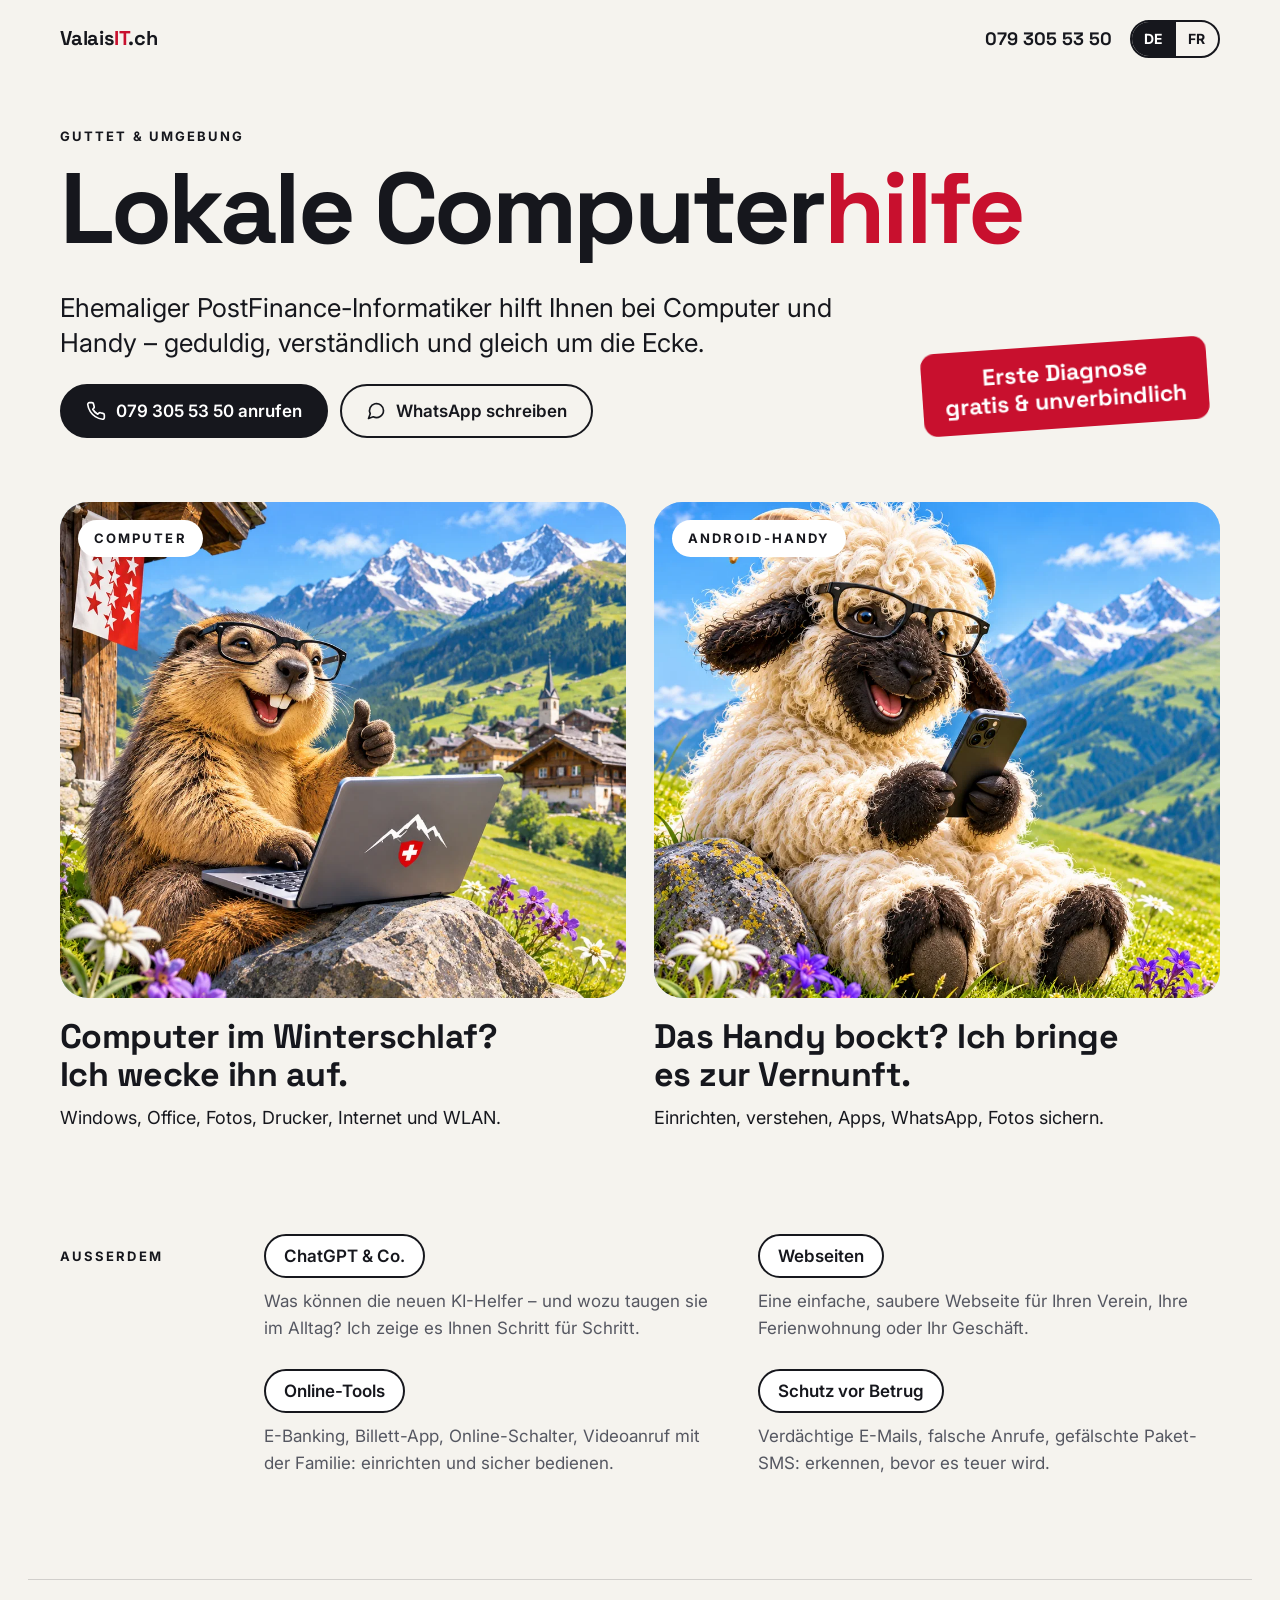
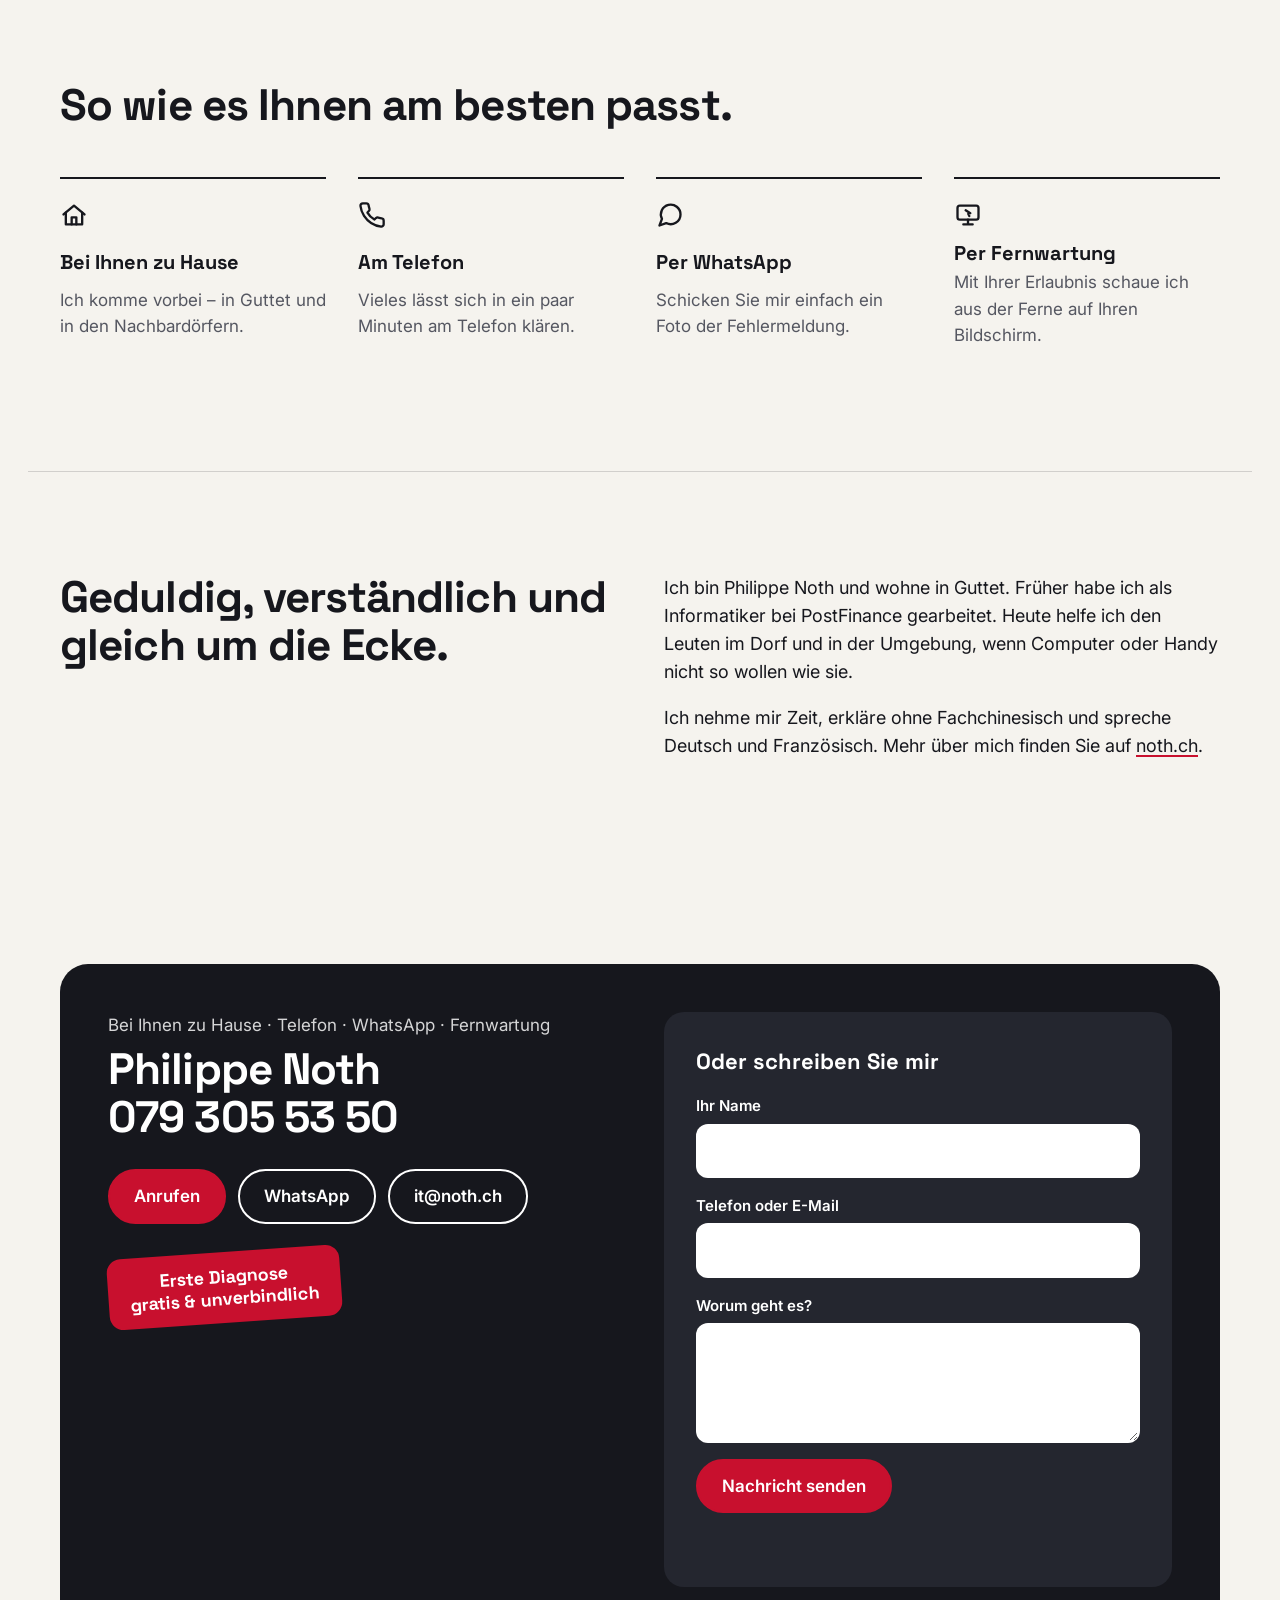
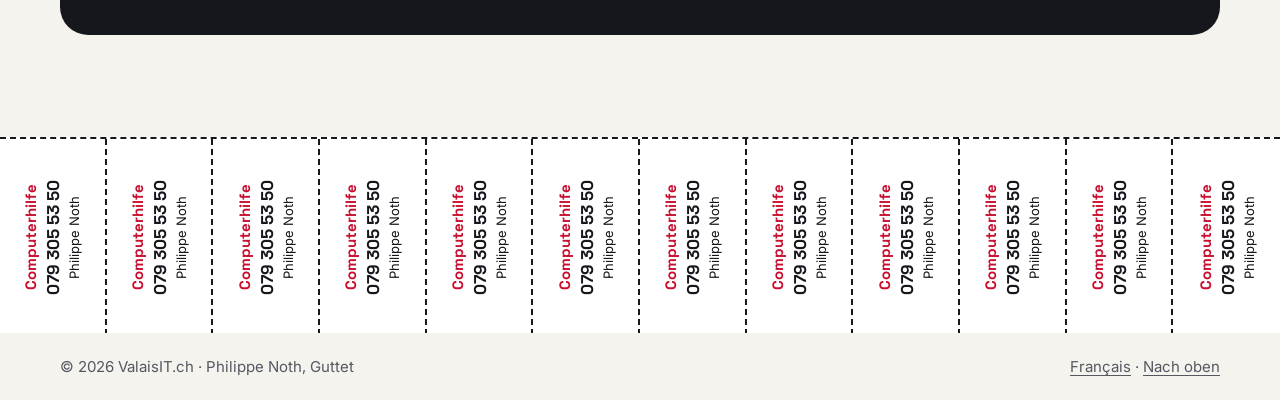
==== de/index.html @ 15609f89 "Add bilingual one-page site for ValaisIT.ch Static DE/FR page based on the printed notice: hero, mar" ====
<!DOCTYPE html>
<html lang="de-CH">
<head>
<meta charset="UTF-8">
<meta name="viewport" content="width=device-width, initial-scale=1.0">
<title>ValaisIT.ch – Lokale Computerhilfe in Guttet &amp; Umgebung</title>
<meta name="description" content="Ehemaliger PostFinance-Informatiker hilft Ihnen bei Computer und Handy – geduldig, verständlich und gleich um die Ecke. Erste Diagnose gratis und unverbindlich.">
<link rel="canonical" href="https://valaisit.ch/de/">
<link rel="alternate" hreflang="de" href="https://valaisit.ch/de/">
<link rel="alternate" hreflang="fr" href="https://valaisit.ch/fr/">
<link rel="alternate" hreflang="x-default" href="https://valaisit.ch/de/">
<meta property="og:title" content="ValaisIT.ch – Lokale Computerhilfe">
<meta property="og:description" content="Hilfe bei Computer und Handy in Guttet &amp; Umgebung. Erste Diagnose gratis und unverbindlich.">
<meta property="og:type" content="website">
<meta property="og:url" content="https://valaisit.ch/de/">
<meta property="og:image" content="https://valaisit.ch/images/og.jpg">
<meta property="og:locale" content="de_CH">
<link rel="icon" type="image/svg+xml" href="../assets/favicon.svg">
<link rel="preconnect" href="https://fonts.googleapis.com">
<link rel="preconnect" href="https://fonts.gstatic.com" crossorigin>
<link href="https://fonts.googleapis.com/css2?family=Inter:wght@400;600;700&family=Space+Grotesk:wght@700&display=swap" rel="stylesheet">
<link rel="stylesheet" href="../css/style.css">
<script type="application/ld+json">
{
  "@context": "https://schema.org",
  "@type": "LocalBusiness",
  "name": "ValaisIT.ch – Lokale Computerhilfe",
  "url": "https://valaisit.ch/de/",
  "image": "https://valaisit.ch/images/og.jpg",
  "telephone": "+41793055350",
  "email": "it@noth.ch",
  "founder": { "@type": "Person", "name": "Philippe Noth" },
  "address": { "@type": "PostalAddress", "addressLocality": "Guttet", "addressRegion": "VS", "addressCountry": "CH" },
  "areaServed": "Guttet und Umgebung",
  "knowsLanguage": ["de", "fr"]
}
</script>
</head>
<body id="top">

<header class="wrap site-header">
  <a class="brand" href="index.html">Valais<span class="red">IT</span>.ch</a>
  <div class="header-tools">
    <a class="header-phone" href="tel:+41793055350">079 305 53 50</a>
    <nav class="lang-switch" aria-label="Sprache">
      <a href="index.html" lang="de" aria-current="true">DE</a>
      <a href="../fr/index.html" lang="fr" hreflang="fr">FR</a>
    </nav>
  </div>
</header>

<main>

  <!-- HERO -->
  <section class="wrap hero">
    <span class="label">Guttet &amp; Umgebung</span>
    <h1>Lokale Computer<span class="red">hilfe</span></h1>
    <div class="hero-row">
      <div>
        <p class="lede">Ehemaliger PostFinance-Informatiker hilft Ihnen bei Computer und Handy – geduldig, verständlich und gleich um die Ecke.</p>
        <div class="cta-row">
          <a class="btn btn-solid" href="tel:+41793055350">
            <svg viewBox="0 0 24 24" fill="none" stroke="currentColor" stroke-width="2" stroke-linecap="round" stroke-linejoin="round" aria-hidden="true"><path d="M22 16.9v3a2 2 0 0 1-2.2 2 19.8 19.8 0 0 1-8.6-3.1 19.5 19.5 0 0 1-6-6A19.8 19.8 0 0 1 2.1 4.2 2 2 0 0 1 4.1 2h3a2 2 0 0 1 2 1.7c.1 1 .4 1.9.7 2.8a2 2 0 0 1-.5 2.1L8.1 9.9a16 16 0 0 0 6 6l1.3-1.3a2 2 0 0 1 2.1-.4c.9.3 1.8.6 2.8.7a2 2 0 0 1 1.7 2z"/></svg>
            079 305 53 50 anrufen
          </a>
          <a class="btn btn-line" href="https://wa.me/41793055350" rel="noopener">
            <svg viewBox="0 0 24 24" fill="none" stroke="currentColor" stroke-width="2" stroke-linecap="round" stroke-linejoin="round" aria-hidden="true"><path d="M21 11.5a8.4 8.4 0 0 1-12.3 7.4L3 21l2.1-5.7A8.4 8.4 0 1 1 21 11.5z"/></svg>
            WhatsApp schreiben
          </a>
        </div>
      </div>
      <p class="sticker">Erste Diagnose<br>gratis &amp; unverbindlich</p>
    </div>
  </section>

  <!-- DUO: MURMELTIER + SCHAF -->
  <section class="wrap duo" aria-label="Computer und Handy">
    <article>
      <div class="duo-figure">
        <img class="pos-marmot" src="../images/murmeltier-laptop.webp" width="1000" height="1094" alt="Ein fröhliches Murmeltier mit Brille sitzt vor einem Walliser Bergdorf am Laptop und zeigt den Daumen nach oben.">
        <span class="label">Computer</span>
      </div>
      <h2>Computer im Winterschlaf? Ich wecke ihn auf.</h2>
      <p>Windows, Office, Fotos, Drucker, Internet und WLAN.</p>
    </article>
    <article>
      <div class="duo-figure">
        <img class="pos-sheep" src="../images/schaf-handy.webp" width="1000" height="1000" alt="Ein lachendes Schwarznasenschaf mit Brille sitzt auf der Alpwiese und tippt auf einem Handy.">
        <span class="label">Android-Handy</span>
      </div>
      <h2>Das Handy bockt? Ich bringe es zur Vernunft.</h2>
      <p>Einrichten, verstehen, Apps, WhatsApp, Fotos sichern.</p>
    </article>
  </section>

  <!-- AUSSERDEM -->
  <section class="wrap band">
    <div class="also">
      <h2 class="label">Ausserdem</h2>
      <ul class="also-list">
        <li>
          <span class="pill">ChatGPT &amp; Co.</span>
          <p>Was können die neuen KI-Helfer – und wozu taugen sie im Alltag? Ich zeige es Ihnen Schritt für Schritt.</p>
        </li>
        <li>
          <span class="pill">Webseiten</span>
          <p>Eine einfache, saubere Webseite für Ihren Verein, Ihre Ferienwohnung oder Ihr Geschäft.</p>
        </li>
        <li>
          <span class="pill">Online-Tools</span>
          <p>E-Banking, Billett-App, Online-Schalter, Videoanruf mit der Familie: einrichten und sicher bedienen.</p>
        </li>
        <li>
          <span class="pill">Schutz vor Betrug</span>
          <p>Verdächtige E-Mails, falsche Anrufe, gefälschte Paket-SMS: erkennen, bevor es teuer wird.</p>
        </li>
      </ul>
    </div>
  </section>

  <!-- SO HELFE ICH -->
  <section class="wrap band band-rule">
    <h2 class="h2">So wie es Ihnen am besten passt.</h2>
    <ul class="ways-list">
      <li>
        <svg viewBox="0 0 24 24" fill="none" stroke="currentColor" stroke-width="2" stroke-linecap="round" stroke-linejoin="round" aria-hidden="true"><path d="M3 11.5 12 4l9 7.5"/><path d="M5 10v10h14V10"/><path d="M10 20v-6h4v6"/></svg>
        <h3>Bei Ihnen zu Hause</h3>
        <p>Ich komme vorbei – in Guttet und in den Nachbardörfern.</p>
      </li>
      <li>
        <svg viewBox="0 0 24 24" fill="none" stroke="currentColor" stroke-width="2" stroke-linecap="round" stroke-linejoin="round" aria-hidden="true"><path d="M22 16.9v3a2 2 0 0 1-2.2 2 19.8 19.8 0 0 1-8.6-3.1 19.5 19.5 0 0 1-6-6A19.8 19.8 0 0 1 2.1 4.2 2 2 0 0 1 4.1 2h3a2 2 0 0 1 2 1.7c.1 1 .4 1.9.7 2.8a2 2 0 0 1-.5 2.1L8.1 9.9a16 16 0 0 0 6 6l1.3-1.3a2 2 0 0 1 2.1-.4c.9.3 1.8.6 2.8.7a2 2 0 0 1 1.7 2z"/></svg>
        <h3>Am Telefon</h3>
        <p>Vieles lässt sich in ein paar Minuten am Telefon klären.</p>
      </li>
      <li>
        <svg viewBox="0 0 24 24" fill="none" stroke="currentColor" stroke-width="2" stroke-linecap="round" stroke-linejoin="round" aria-hidden="true"><path d="M21 11.5a8.4 8.4 0 0 1-12.3 7.4L3 21l2.1-5.7A8.4 8.4 0 1 1 21 11.5z"/></svg>
        <h3>Per WhatsApp</h3>
        <p>Schicken Sie mir einfach ein Foto der Fehlermeldung.</p>
      </li>
      <li>
        <svg viewBox="0 0 24 24" fill="none" stroke="currentColor" stroke-width="2" stroke-linecap="round" stroke-linejoin="round" aria-hidden="true"><rect x="3" y="4" width="18" height="12" rx="2"/><path d="M8 20h8M12 16v4"/><path d="m10 8 4 2.5-1.8.5.9 1.8"/></svg>
        <h3>Per Fernwartung</h3>
        <p>Mit Ihrer Erlaubnis schaue ich aus der Ferne auf Ihren Bildschirm.</p>
      </li>
    </ul>
  </section>

  <!-- ÜBER MICH -->
  <section class="wrap band band-rule">
    <div class="about">
      <h2 class="h2">Geduldig, verständlich und gleich um die Ecke.</h2>
      <div class="about-text">
        <p>Ich bin Philippe Noth und wohne in Guttet. Früher habe ich als Informatiker bei PostFinance gearbeitet. Heute helfe ich den Leuten im Dorf und in der Umgebung, wenn Computer oder Handy nicht so wollen wie sie.</p>
        <p>Ich nehme mir Zeit, erkläre ohne Fachchinesisch und spreche Deutsch und Französisch. Mehr über mich finden Sie auf <a href="https://noth.ch" rel="noopener">noth.ch</a>.</p>
      </div>
    </div>
  </section>

  <!-- KONTAKT -->
  <section class="wrap band" id="kontakt">
    <div class="contact-panel">
      <div>
        <p class="contact-modes">Bei Ihnen zu Hause · Telefon · WhatsApp · Fernwartung</p>
        <h2 class="contact-name">Philippe Noth<br><a href="tel:+41793055350">079 305 53 50</a></h2>
        <div class="contact-actions">
          <a class="btn btn-red" href="tel:+41793055350">Anrufen</a>
          <a class="btn btn-line" href="https://wa.me/41793055350" rel="noopener">WhatsApp</a>
          <a class="btn btn-line" href="mailto:it@noth.ch">it@noth.ch</a>
        </div>
        <p class="contact-note"><span class="sticker">Erste Diagnose<br>gratis &amp; unverbindlich</span></p>
      </div>

      <form class="contact-form" action="../contact.php" method="post" data-contact-form
            data-ok="Nachricht gesendet. Ich melde mich so bald wie möglich bei Ihnen."
            data-error="Die Nachricht konnte nicht gesendet werden. Rufen Sie mich bitte an: 079 305 53 50."
            data-sending="Wird gesendet …">
        <h3>Oder schreiben Sie mir</h3>
        <input type="hidden" name="lang" value="de">
        <div class="hp" aria-hidden="true">
          <label for="website">Website</label>
          <input type="text" id="website" name="website" tabindex="-1" autocomplete="off">
        </div>
        <div class="field">
          <label for="name">Ihr Name</label>
          <input type="text" id="name" name="name" autocomplete="name" required maxlength="100">
        </div>
        <div class="field">
          <label for="reach">Telefon oder E-Mail</label>
          <input type="text" id="reach" name="reach" required maxlength="120">
        </div>
        <div class="field">
          <label for="message">Worum geht es?</label>
          <textarea id="message" name="message" required maxlength="3000"></textarea>
        </div>
        <button class="btn btn-red" type="submit">Nachricht senden</button>
        <p class="form-status" role="status" aria-live="polite"></p>
      </form>
    </div>
  </section>

</main>

<!-- ABREISSZETTEL -->
<nav class="tearoff" aria-label="Telefonnummer zum Mitnehmen">
  <a href="tel:+41793055350" aria-label="Computerhilfe Philippe Noth anrufen: 079 305 53 50"><span><b>Computerhilfe</b><strong>079 305 53 50</strong><small>Philippe Noth</small></span></a>
  <a href="tel:+41793055350" tabindex="-1" aria-hidden="true"><span><b>Computerhilfe</b><strong>079 305 53 50</strong><small>Philippe Noth</small></span></a>
  <a href="tel:+41793055350" tabindex="-1" aria-hidden="true"><span><b>Computerhilfe</b><strong>079 305 53 50</strong><small>Philippe Noth</small></span></a>
  <a href="tel:+41793055350" tabindex="-1" aria-hidden="true"><span><b>Computerhilfe</b><strong>079 305 53 50</strong><small>Philippe Noth</small></span></a>
  <a href="tel:+41793055350" tabindex="-1" aria-hidden="true"><span><b>Computerhilfe</b><strong>079 305 53 50</strong><small>Philippe Noth</small></span></a>
  <a href="tel:+41793055350" tabindex="-1" aria-hidden="true"><span><b>Computerhilfe</b><strong>079 305 53 50</strong><small>Philippe Noth</small></span></a>
  <a href="tel:+41793055350" tabindex="-1" aria-hidden="true"><span><b>Computerhilfe</b><strong>079 305 53 50</strong><small>Philippe Noth</small></span></a>
  <a href="tel:+41793055350" tabindex="-1" aria-hidden="true"><span><b>Computerhilfe</b><strong>079 305 53 50</strong><small>Philippe Noth</small></span></a>
  <a href="tel:+41793055350" tabindex="-1" aria-hidden="true"><span><b>Computerhilfe</b><strong>079 305 53 50</strong><small>Philippe Noth</small></span></a>
  <a href="tel:+41793055350" tabindex="-1" aria-hidden="true"><span><b>Computerhilfe</b><strong>079 305 53 50</strong><small>Philippe Noth</small></span></a>
  <a href="tel:+41793055350" tabindex="-1" aria-hidden="true"><span><b>Computerhilfe</b><strong>079 305 53 50</strong><small>Philippe Noth</small></span></a>
  <a href="tel:+41793055350" tabindex="-1" aria-hidden="true"><span><b>Computerhilfe</b><strong>079 305 53 50</strong><small>Philippe Noth</small></span></a>
</nav>

<footer class="wrap site-footer">
  <span>© 2026 ValaisIT.ch · Philippe Noth, Guttet</span>
  <span><a href="../fr/index.html" lang="fr" hreflang="fr">Français</a> · <a href="#top">Nach oben</a></span>
</footer>

<script src="../js/script.js" defer></script>
</body>
</html>
---- css/style.css ----
/* ==========================================================================
   ValaisIT.ch — one stylesheet, no framework, no build step
   1. Tokens  2. Reset + base  3. Shared pieces  4. Header  5. Hero
   6. Duo (marmot + sheep)  7. Also  8. Ways  9. About  10. Contact
   11. Tear-off strip + footer  12. Motion  13. Breakpoints
   ========================================================================== */

/* ============ 1. TOKENS ============ */
:root {
  --paper: #F5F3EE;   /* notice-board paper */
  --white: #FFFFFF;
  --ink:   #16171D;   /* text + contact panel */
  --coal:  #24262F;   /* form panel on ink */
  --red:   #C8102E;   /* Valais red */
  --red-d: #A50D26;
  --muted: #555761;
  --rule:  rgba(22, 23, 29, 0.16);

  --display: 'Space Grotesk', system-ui, sans-serif;
  --body:    'Inter', system-ui, sans-serif;

  --wrap: 1160px;
  --gutter: 20px;
  --radius: 28px;
}

/* ============ 2. RESET + BASE ============ */
*, *::before, *::after { box-sizing: border-box; margin: 0; padding: 0; }
html { scroll-behavior: smooth; -webkit-text-size-adjust: 100%; }
body {
  font-family: var(--body);
  font-size: 1.0625rem;
  line-height: 1.55;
  background: var(--paper);
  color: var(--ink);
  -webkit-font-smoothing: antialiased;
}
a { color: inherit; }
img, svg { display: block; max-width: 100%; }
button, input, textarea { font: inherit; color: inherit; }
:focus-visible { outline: 3px solid var(--red); outline-offset: 3px; border-radius: 4px; }

/* ============ 3. SHARED PIECES ============ */
.wrap {
  width: 100%;
  max-width: calc(var(--wrap) + 2 * var(--gutter));
  margin-inline: auto;
  padding-inline: var(--gutter);
}
.band { padding-block: clamp(56px, 8vw, 104px); }
.band-rule { border-top: 1px solid var(--rule); }

.red { color: var(--red); }

/* small tracked label — taken straight from the printed notice */
.label {
  font-size: 0.8125rem;
  font-weight: 700;
  letter-spacing: 0.16em;
  text-transform: uppercase;
}

.h2 {
  font-family: var(--display);
  font-weight: 700;
  font-size: clamp(1.75rem, 3.6vw, 2.75rem);
  line-height: 1.08;
  letter-spacing: -0.02em;
  max-width: 20em;
}

.btn {
  display: inline-flex;
  align-items: center;
  gap: 10px;
  min-height: 52px;
  padding: 12px 24px;
  border: 2px solid var(--ink);
  border-radius: 999px;
  font-weight: 600;
  font-size: 1.0625rem;
  text-decoration: none;
  cursor: pointer;
  transition: background-color .15s ease, color .15s ease, border-color .15s ease;
}
.btn svg { width: 20px; height: 20px; flex-shrink: 0; }
.btn-solid { background: var(--ink); color: var(--white); }
.btn-line  { background: transparent; color: var(--ink); }
.btn-red   { background: var(--red); border-color: var(--red); color: var(--white); }
@media (hover: hover) {
  .btn-solid:hover { background: var(--red); border-color: var(--red); }
  .btn-line:hover  { background: var(--ink); color: var(--white); }
  .btn-red:hover   { background: var(--red-d); border-color: var(--red-d); }
}

/* the red "first diagnosis free" sticker */
.sticker {
  display: inline-block;
  padding: 14px 22px;
  background: var(--red);
  color: var(--white);
  border-radius: 14px;
  font-family: var(--display);
  font-weight: 700;
  font-size: clamp(1.125rem, 2vw, 1.4375rem);
  line-height: 1.2;
  text-align: center;
  transform: rotate(-4deg);
}

/* ============ 4. HEADER ============ */
.site-header {
  display: flex;
  align-items: center;
  justify-content: space-between;
  gap: 16px;
  padding-block: 20px;
}
.brand {
  font-family: var(--display);
  font-weight: 700;
  font-size: 1.25rem;
  letter-spacing: -0.01em;
  text-decoration: none;
}
.header-tools { display: flex; align-items: center; gap: 18px; }
.lang-switch {
  display: flex;
  border: 2px solid var(--ink);
  border-radius: 999px;
  overflow: hidden;
  font-weight: 700;
  font-size: 0.875rem;
}
.lang-switch a {
  padding: 6px 12px;
  text-decoration: none;
  letter-spacing: 0.04em;
}
.lang-switch a[aria-current="true"] { background: var(--ink); color: var(--white); }
.lang-switch a:focus-visible { outline-offset: -3px; }
.header-phone {
  display: none;
  font-family: var(--display);
  font-weight: 700;
  font-size: 1.125rem;
  text-decoration: none;
  white-space: nowrap;
}
@media (hover: hover) { .header-phone:hover { color: var(--red); } }

/* ============ 5. HERO ============ */
.hero { padding-top: clamp(20px, 4vw, 48px); padding-bottom: clamp(36px, 5vw, 64px); }
.hero .label { display: block; margin-bottom: 14px; }
.hero h1 {
  font-family: var(--display);
  font-weight: 700;
  font-size: clamp(2.5rem, 10.6vw, 6.25rem);
  line-height: 0.98;
  letter-spacing: -0.035em;
  hyphens: manual;
}
.hero-row {
  display: flex;
  flex-direction: column;
  gap: 28px;
  margin-top: clamp(20px, 3vw, 32px);
}
.lede {
  font-size: clamp(1.1875rem, 2.3vw, 1.625rem);
  line-height: 1.35;
  max-width: 31em;
}
.cta-row { display: flex; flex-wrap: wrap; gap: 12px; margin-top: 24px; }
.hero .sticker { align-self: flex-start; margin-left: 6px; }

/* ============ 6. DUO ============ */
.duo { display: grid; gap: 40px 28px; }
.duo-figure {
  position: relative;
  border-radius: var(--radius);
  overflow: hidden;
  aspect-ratio: 8 / 7;
  background: #9CC3E6;
}
.duo-figure img { width: 100%; height: 100%; object-fit: cover; }
.duo-figure .pos-marmot { object-position: 50% 22%; }
.duo-figure .pos-sheep  { object-position: 50% 30%; }
.duo-figure .label {
  position: absolute;
  top: 18px; left: 18px;
  padding: 8px 16px;
  background: var(--white);
  border-radius: 999px;
}
.duo h2 {
  margin-top: 20px;
  font-family: var(--display);
  font-weight: 700;
  font-size: clamp(1.5rem, 2.8vw, 2.125rem);
  line-height: 1.12;
  letter-spacing: -0.015em;
  max-width: 14em;
}
.duo p { margin-top: 10px; max-width: 26em; font-size: 1.125rem; }

/* ============ 7. ALSO ============ */
.also { display: grid; gap: 24px; }
.also-list { list-style: none; display: grid; gap: 28px 32px; }
.also-list li { max-width: 30em; }
.pill {
  display: inline-block;
  padding: 7px 18px;
  border: 2px solid var(--ink);
  border-radius: 999px;
  background: var(--white);
  font-weight: 600;
  font-size: 1.0625rem;
}
.also-list p { margin-top: 10px; color: var(--muted); }

/* ============ 8. WAYS ============ */
.ways-list { list-style: none; display: grid; gap: 0 32px; margin-top: clamp(28px, 4vw, 48px); }
.ways-list li {
  display: grid;
  grid-template-columns: 36px 1fr;
  gap: 4px 16px;
  padding-block: 20px;
  border-top: 2px solid var(--ink);
}
.ways-list svg { width: 28px; height: 28px; grid-row: span 2; margin-top: 2px; }
.ways-list h3 { font-family: var(--display); font-weight: 700; font-size: 1.25rem; line-height: 1.2; }
.ways-list p { color: var(--muted); grid-column: 2; }

/* ============ 9. ABOUT ============ */
.about { display: grid; gap: 24px; }
.about-text { max-width: 36em; font-size: 1.125rem; }
.about-text p + p { margin-top: 1em; }
.about-text a { text-decoration-color: var(--red); text-decoration-thickness: 2px; text-underline-offset: 3px; }

/* ============ 10. CONTACT ============ */
.contact-panel {
  display: grid;
  gap: 36px;
  padding: clamp(24px, 4vw, 48px);
  background: var(--ink);
  color: var(--white);
  border-radius: var(--radius);
}
.contact-modes { color: rgba(255, 255, 255, 0.82); }
.contact-name {
  margin-top: 6px;
  font-family: var(--display);
  font-weight: 700;
  font-size: clamp(1.75rem, 4.4vw, 2.75rem);
  line-height: 1.1;
  letter-spacing: -0.02em;
}
.contact-name a { text-decoration: none; white-space: nowrap; }
@media (hover: hover) { .contact-name a:hover { text-decoration: underline; text-decoration-color: var(--red); } }
.contact-actions { display: flex; flex-wrap: wrap; gap: 12px; margin-top: 28px; }
.contact-panel .btn-line { border-color: var(--white); color: var(--white); }
@media (hover: hover) { .contact-panel .btn-line:hover { background: var(--white); color: var(--ink); } }
.contact-panel :focus-visible { outline-color: var(--white); }
.contact-note { margin-top: 28px; }
.contact-note .sticker { font-size: 1.125rem; }

.contact-form {
  display: grid;
  gap: 16px;
  padding: clamp(20px, 3vw, 32px);
  background: var(--coal);
  border-radius: 20px;
}
.contact-form h3 { font-family: var(--display); font-weight: 700; font-size: 1.375rem; }
.field { display: grid; gap: 6px; }
.field label { font-weight: 600; font-size: 0.9375rem; }
.field input, .field textarea {
  width: 100%;
  padding: 12px 14px;
  background: var(--white);
  color: var(--ink);
  border: 2px solid transparent;
  border-radius: 12px;
}
.field textarea { min-height: 120px; resize: vertical; }
.field input:focus-visible, .field textarea:focus-visible { outline: none; border-color: var(--red); box-shadow: 0 0 0 3px rgba(255,255,255,.5); }
.hp { position: absolute; left: -9999px; width: 1px; height: 1px; overflow: hidden; }
.form-status { min-height: 1.5em; font-weight: 600; }
.form-status[data-state="ok"]    { color: #9BE3B0; }
.form-status[data-state="error"] { color: #FFB3BE; }
.contact-form .btn { justify-self: start; }
.contact-form .btn[disabled] { opacity: .6; cursor: progress; }

/* ============ 11. TEAR-OFF STRIP + FOOTER ============ */
.tearoff {
  display: flex;
  flex-wrap: wrap;
  height: 196px;
  overflow: hidden;
  border-top: 2px dashed var(--ink);
  background: var(--white);
}
.tearoff a {
  flex: 1 0 92px;
  height: 196px;
  display: flex;
  align-items: center;
  justify-content: center;
  border-right: 2px dashed var(--ink);
  text-decoration: none;
  transform-origin: 50% 0;
  transition: transform .2s ease, background-color .2s ease;
}
.tearoff a:last-child { border-right: 0; }
.tearoff span {
  writing-mode: vertical-rl;
  transform: rotate(180deg);
  display: flex;
  flex-direction: column;
  align-items: center;
  gap: 2px;
  line-height: 1.25;
  white-space: nowrap;
}
.tearoff b { font-family: var(--display); font-weight: 700; font-size: 0.9375rem; color: var(--red); }
.tearoff strong { font-family: var(--display); font-weight: 700; font-size: 1.0625rem; }
.tearoff small { font-size: 0.8125rem; }
@media (hover: hover) {
  .tearoff a:hover { transform: rotate(2.5deg) translateY(8px); background: var(--paper); }
}
.tearoff a:focus-visible { outline-offset: -5px; }

.site-footer {
  display: flex;
  flex-wrap: wrap;
  justify-content: space-between;
  gap: 8px 24px;
  padding-block: 22px;
  font-size: 0.9375rem;
  color: var(--muted);
}
.site-footer a { text-underline-offset: 3px; }

/* ============ 12. MOTION ============ */
/* one moment only: the sticker gets slapped onto the page */
@keyframes stamp {
  0%   { opacity: 0; transform: rotate(-16deg) scale(1.7); }
  70%  { opacity: 1; transform: rotate(-3deg) scale(0.96); }
  100% { opacity: 1; transform: rotate(-4deg) scale(1); }
}
.hero .sticker { animation: stamp .45s cubic-bezier(.2, .9, .3, 1.2) .6s both; }
@media (prefers-reduced-motion: reduce) {
  html { scroll-behavior: auto; }
  .hero .sticker { animation: none; }
  .tearoff a, .btn { transition: none; }
  .tearoff a:hover { transform: none; }
}

/* ============ 13. BREAKPOINTS ============ */
@media (min-width: 640px) {
  :root { --gutter: 32px; }
  .header-phone { display: block; }
  .duo { grid-template-columns: 1fr 1fr; }
  .also-list { grid-template-columns: 1fr 1fr; }
  .ways-list { grid-template-columns: 1fr 1fr; }
}
@media (min-width: 900px) {
  .hero-row { flex-direction: row; align-items: flex-end; justify-content: space-between; }
  .hero .sticker { align-self: flex-end; margin: 0 12px 10px 0; flex-shrink: 0; }
  .also { grid-template-columns: 180px 1fr; }
  .also > .label { padding-top: 12px; }
  .about { grid-template-columns: 1fr 1fr; gap: 48px; }
  .contact-panel { grid-template-columns: 1fr 1fr; gap: 48px; align-items: start; }
}
@media (min-width: 1024px) {
  .ways-list { grid-template-columns: repeat(4, 1fr); }
  .ways-list li { grid-template-columns: 1fr; }
  .ways-list svg { grid-row: auto; margin-bottom: 8px; }
  .ways-list p { grid-column: 1; }
}
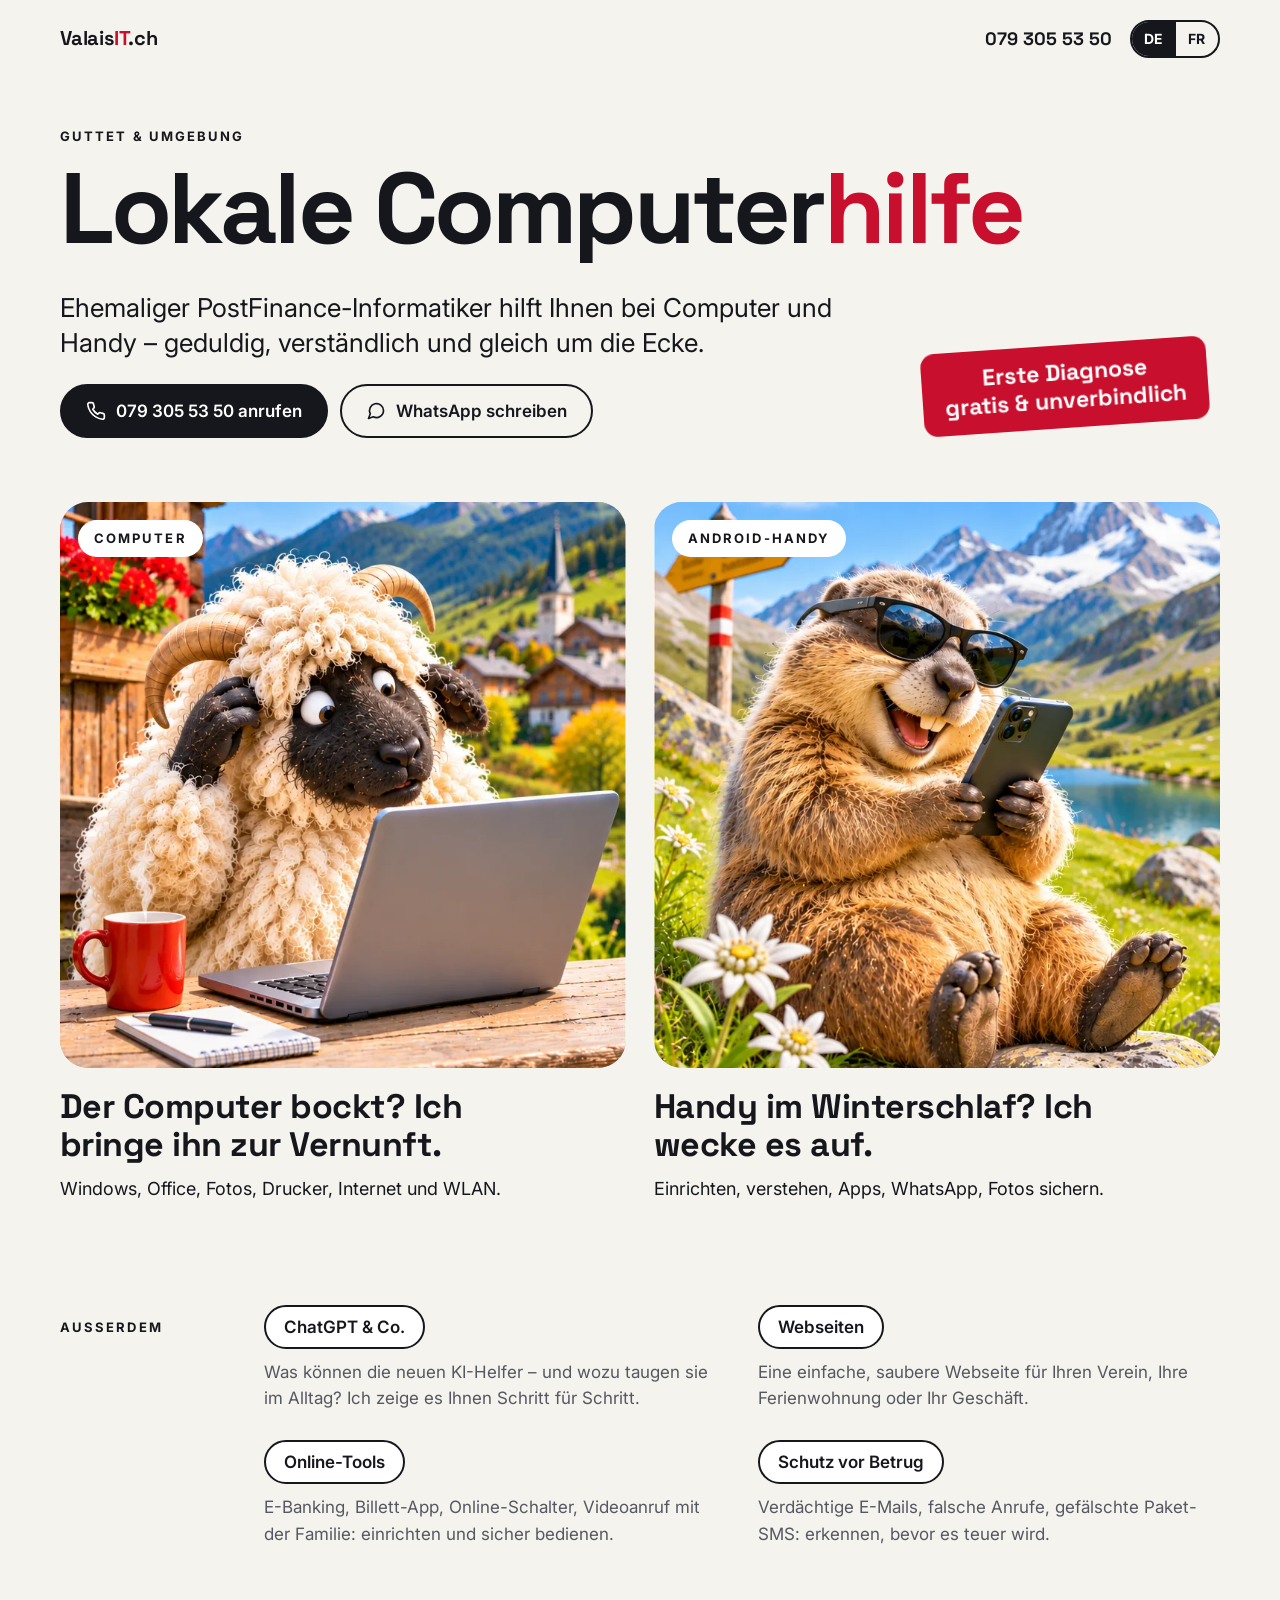
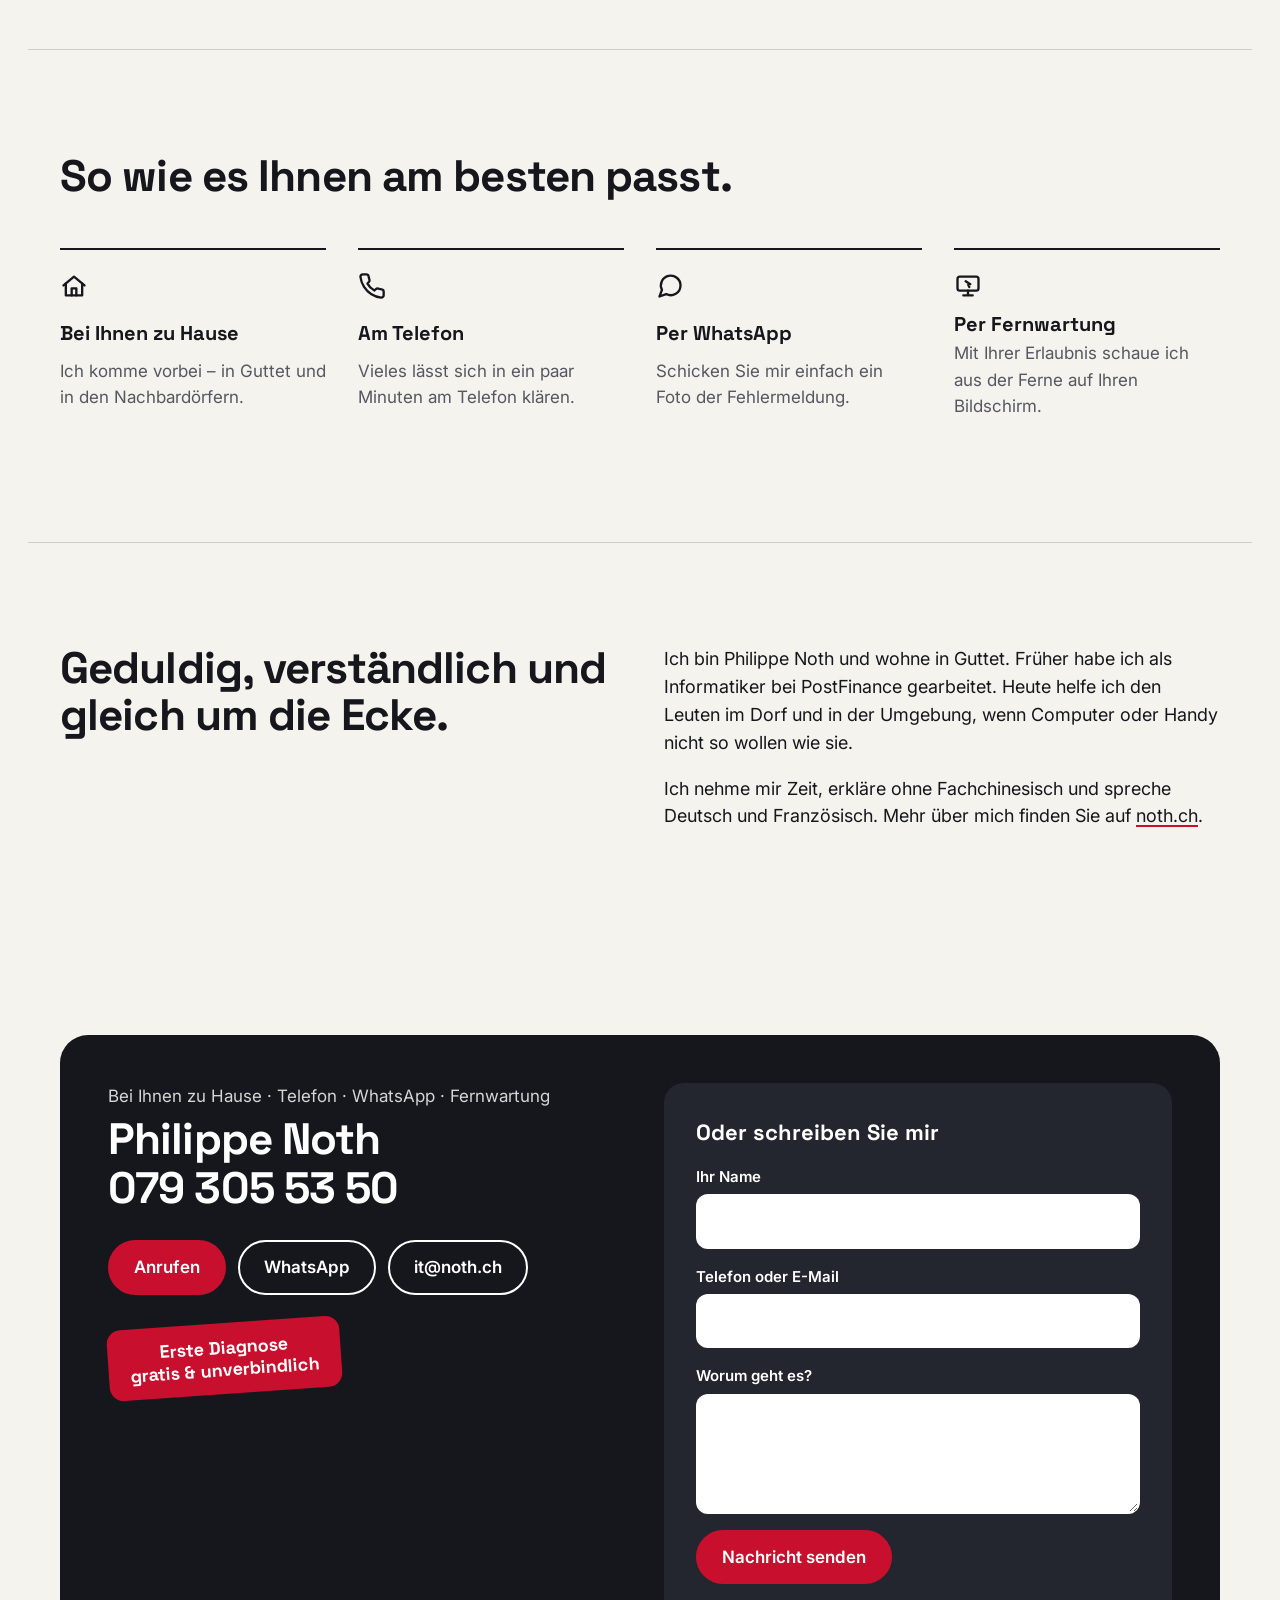
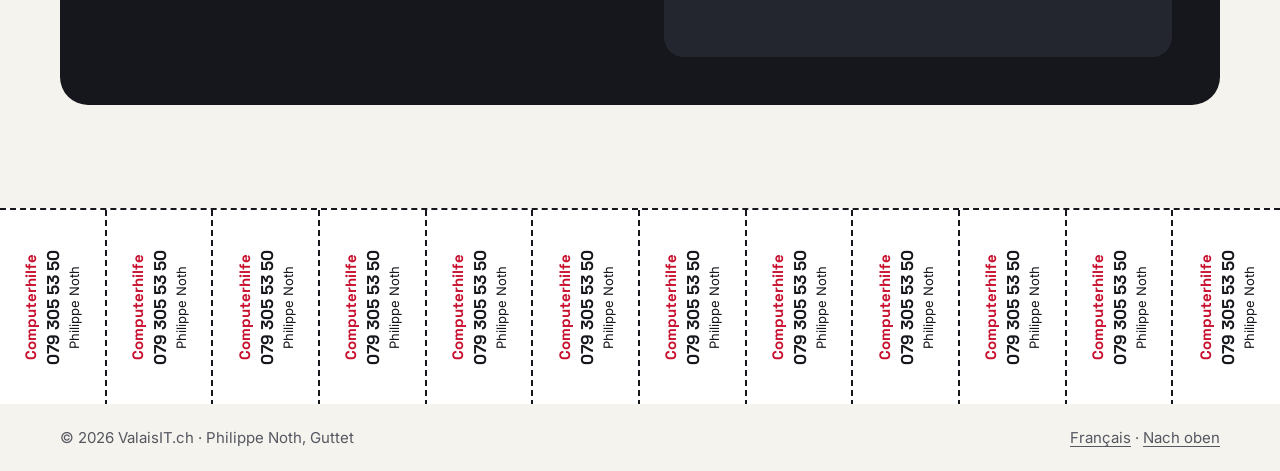
==== commit e131abfd: "Add coming-soon teaser and switch to new sheep and marmot images - coming-soon.html: bilingual tease" ====
--- a/de/index.html
+++ b/de/index.html
@@ -73,22 +73,22 @@
     </div>
   </section>
 
-  <!-- DUO: MURMELTIER + SCHAF -->
+  <!-- DUO: SCHAF + MURMELTIER -->
   <section class="wrap duo" aria-label="Computer und Handy">
     <article>
       <div class="duo-figure">
-        <img class="pos-marmot" src="../images/murmeltier-laptop.webp" width="1000" height="1094" alt="Ein fröhliches Murmeltier mit Brille sitzt vor einem Walliser Bergdorf am Laptop und zeigt den Daumen nach oben.">
+        <img class="pos-sheep" src="../images/schaf-laptop.webp" width="760" height="1024" alt="Ein ratloses Schwarznasenschaf kratzt sich vor einem Laptop am Kopf; im Hintergrund ein Walliser Bergdorf.">
         <span class="label">Computer</span>
       </div>
-      <h2>Computer im Winterschlaf? Ich wecke ihn auf.</h2>
+      <h2>Der Computer bockt? Ich bringe ihn zur Vernunft.</h2>
       <p>Windows, Office, Fotos, Drucker, Internet und WLAN.</p>
     </article>
     <article>
       <div class="duo-figure">
-        <img class="pos-sheep" src="../images/schaf-handy.webp" width="1000" height="1000" alt="Ein lachendes Schwarznasenschaf mit Brille sitzt auf der Alpwiese und tippt auf einem Handy.">
+        <img class="pos-marmot" src="../images/murmeltier-handy.webp" width="760" height="1024" alt="Ein lachendes Murmeltier mit Sonnenbrille sitzt auf der Alpwiese und tippt auf einem Handy.">
         <span class="label">Android-Handy</span>
       </div>
-      <h2>Das Handy bockt? Ich bringe es zur Vernunft.</h2>
+      <h2>Handy im Winterschlaf? Ich wecke es auf.</h2>
       <p>Einrichten, verstehen, Apps, WhatsApp, Fotos sichern.</p>
     </article>
   </section>
--- a/css/style.css
+++ b/css/style.css
@@ -180,12 +180,12 @@
   position: relative;
   border-radius: var(--radius);
   overflow: hidden;
-  aspect-ratio: 8 / 7;
+  aspect-ratio: 1 / 1;
   background: #9CC3E6;
 }
 .duo-figure img { width: 100%; height: 100%; object-fit: cover; }
-.duo-figure .pos-marmot { object-position: 50% 22%; }
-.duo-figure .pos-sheep  { object-position: 50% 30%; }
+.duo-figure .pos-marmot { object-position: 50% 45%; }
+.duo-figure .pos-sheep  { object-position: 50% 58%; }
 .duo-figure .label {
   position: absolute;
   top: 18px; left: 18px;
@@ -342,6 +342,27 @@
 }
 .site-footer a { text-underline-offset: 3px; }
 
+/* ============ 11b. COMING SOON (coming-soon.html) ============ */
+/* Bilingual teaser: German line first, French line right under it. */
+.soon-fr {
+  font-family: var(--display);
+  font-weight: 700;
+  font-size: clamp(1.625rem, 5.6vw, 3.5rem);
+  line-height: 1.05;
+  letter-spacing: -0.025em;
+}
+.hero .label span { white-space: nowrap; }
+.soon-duo h2 { max-width: none; }
+.soon-duo h2 span { display: block; color: var(--muted); text-wrap: balance; }
+.soon-close {
+  font-family: var(--display);
+  font-weight: 700;
+  font-size: clamp(2rem, 6.4vw, 4.25rem);
+  line-height: 1.05;
+  letter-spacing: -0.03em;
+}
+.soon-close span { display: block; color: var(--red); }
+
 /* ============ 12. MOTION ============ */
 /* one moment only: the sticker gets slapped onto the page */
 @keyframes stamp {
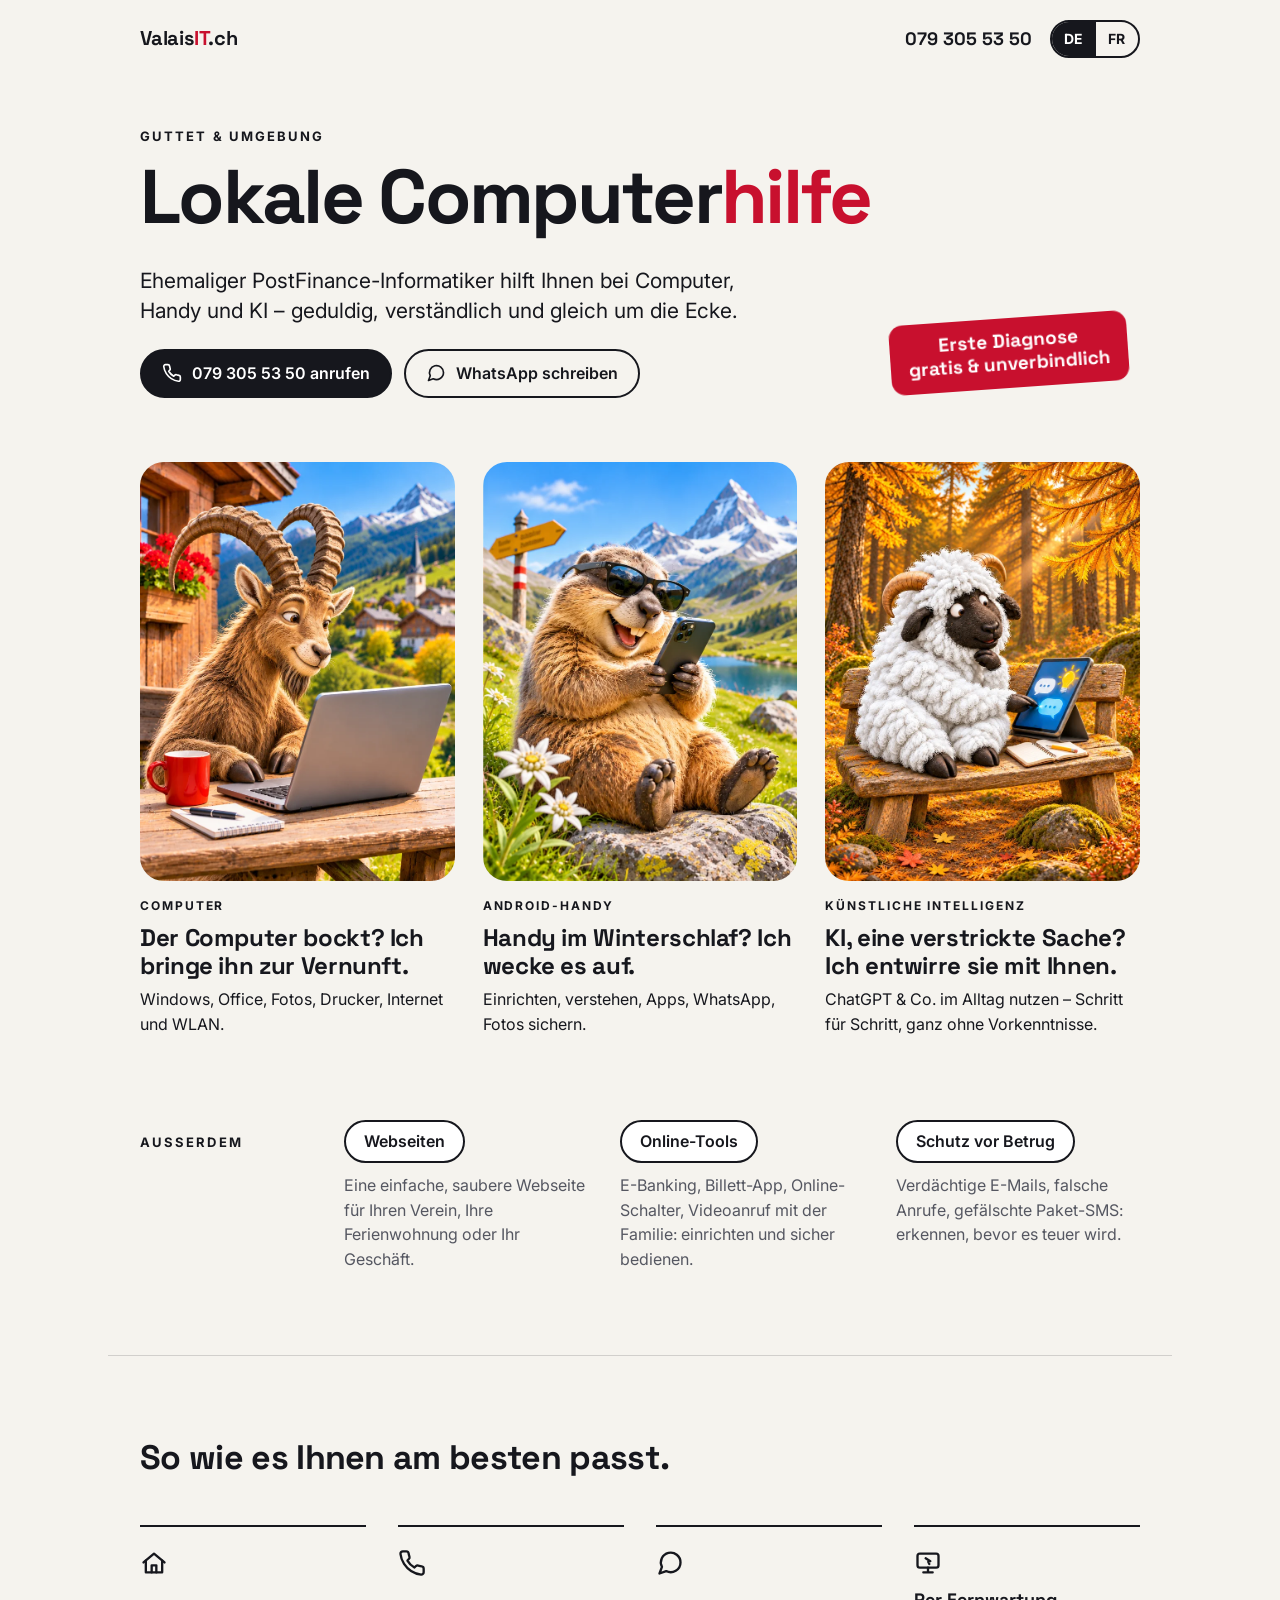
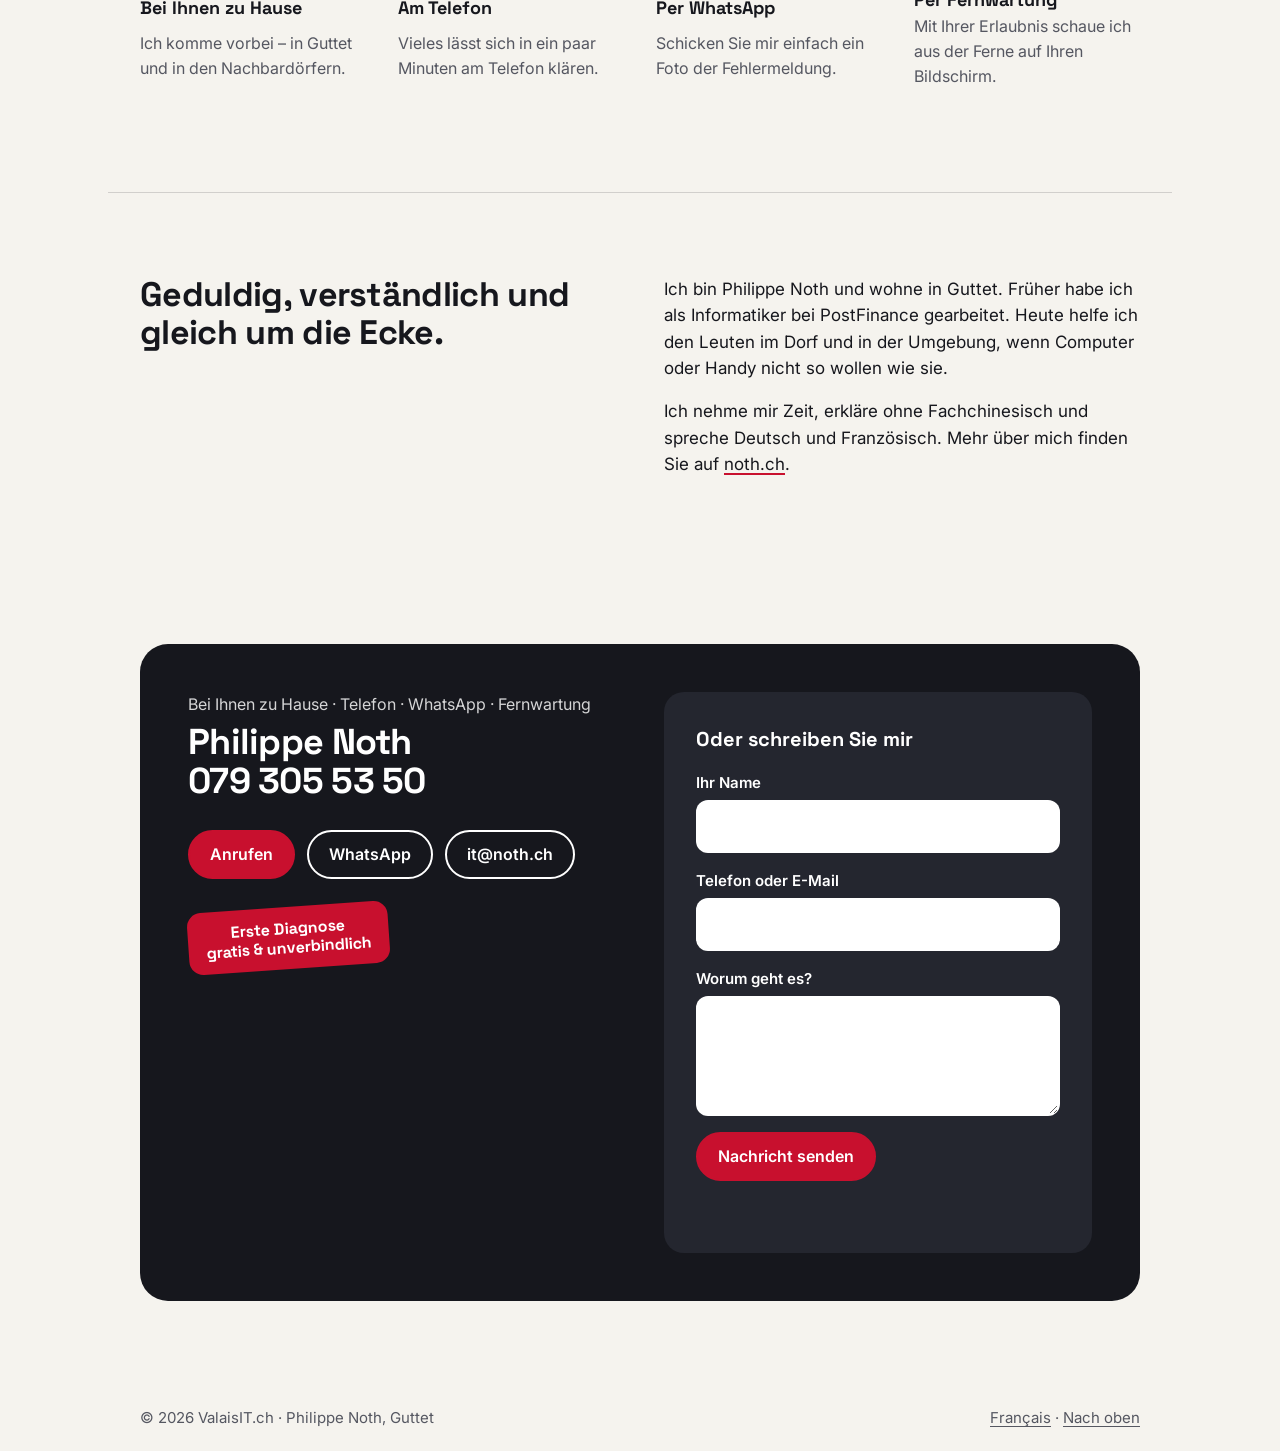
==== commit b7cbf6df: "Add ibex as third character and remove tear-off strip - Ibex for computers, marmot for phones, sheep" ====
--- a/de/index.html
+++ b/de/index.html
@@ -4,13 +4,13 @@
 <meta charset="UTF-8">
 <meta name="viewport" content="width=device-width, initial-scale=1.0">
 <title>ValaisIT.ch – Lokale Computerhilfe in Guttet &amp; Umgebung</title>
-<meta name="description" content="Ehemaliger PostFinance-Informatiker hilft Ihnen bei Computer und Handy – geduldig, verständlich und gleich um die Ecke. Erste Diagnose gratis und unverbindlich.">
+<meta name="description" content="Ehemaliger PostFinance-Informatiker hilft Ihnen bei Computer, Handy und KI – geduldig, verständlich und gleich um die Ecke. Erste Diagnose gratis und unverbindlich.">
 <link rel="canonical" href="https://valaisit.ch/de/">
 <link rel="alternate" hreflang="de" href="https://valaisit.ch/de/">
 <link rel="alternate" hreflang="fr" href="https://valaisit.ch/fr/">
 <link rel="alternate" hreflang="x-default" href="https://valaisit.ch/de/">
 <meta property="og:title" content="ValaisIT.ch – Lokale Computerhilfe">
-<meta property="og:description" content="Hilfe bei Computer und Handy in Guttet &amp; Umgebung. Erste Diagnose gratis und unverbindlich.">
+<meta property="og:description" content="Hilfe bei Computer, Handy und KI in Guttet &amp; Umgebung. Erste Diagnose gratis und unverbindlich.">
 <meta property="og:type" content="website">
 <meta property="og:url" content="https://valaisit.ch/de/">
 <meta property="og:image" content="https://valaisit.ch/images/og.jpg">
@@ -57,7 +57,7 @@
     <h1>Lokale Computer<span class="red">hilfe</span></h1>
     <div class="hero-row">
       <div>
-        <p class="lede">Ehemaliger PostFinance-Informatiker hilft Ihnen bei Computer und Handy – geduldig, verständlich und gleich um die Ecke.</p>
+        <p class="lede">Ehemaliger PostFinance-Informatiker hilft Ihnen bei Computer, Handy und KI – geduldig, verständlich und gleich um die Ecke.</p>
         <div class="cta-row">
           <a class="btn btn-solid" href="tel:+41793055350">
             <svg viewBox="0 0 24 24" fill="none" stroke="currentColor" stroke-width="2" stroke-linecap="round" stroke-linejoin="round" aria-hidden="true"><path d="M22 16.9v3a2 2 0 0 1-2.2 2 19.8 19.8 0 0 1-8.6-3.1 19.5 19.5 0 0 1-6-6A19.8 19.8 0 0 1 2.1 4.2 2 2 0 0 1 4.1 2h3a2 2 0 0 1 2 1.7c.1 1 .4 1.9.7 2.8a2 2 0 0 1-.5 2.1L8.1 9.9a16 16 0 0 0 6 6l1.3-1.3a2 2 0 0 1 2.1-.4c.9.3 1.8.6 2.8.7a2 2 0 0 1 1.7 2z"/></svg>
@@ -73,23 +73,37 @@
     </div>
   </section>
 
-  <!-- DUO: SCHAF + MURMELTIER -->
-  <section class="wrap duo" aria-label="Computer und Handy">
+  <!-- TRIO: STEINBOCK, MURMELTIER, SCHAF -->
+  <section class="wrap trio" aria-label="Computer, Handy und künstliche Intelligenz">
     <article>
-      <div class="duo-figure">
-        <img class="pos-sheep" src="../images/schaf-laptop.webp" width="760" height="1024" alt="Ein ratloses Schwarznasenschaf kratzt sich vor einem Laptop am Kopf; im Hintergrund ein Walliser Bergdorf.">
+      <div class="trio-figure">
+        <img src="../images/steinbock-laptop.webp" width="760" height="1024" alt="Ein Steinbock mit mächtigen Hörnern sitzt vor einem Walliser Chalet am Laptop und schaut neugierig auf den Bildschirm.">
+      </div>
+      <div>
         <span class="label">Computer</span>
-      </div>
-      <h2>Der Computer bockt? Ich bringe ihn zur Vernunft.</h2>
-      <p>Windows, Office, Fotos, Drucker, Internet und WLAN.</p>
+        <h2>Der Computer bockt? Ich bringe ihn zur Vernunft.</h2>
+        <p>Windows, Office, Fotos, Drucker, Internet und WLAN.</p>
+      </div>
     </article>
     <article>
-      <div class="duo-figure">
-        <img class="pos-marmot" src="../images/murmeltier-handy.webp" width="760" height="1024" alt="Ein lachendes Murmeltier mit Sonnenbrille sitzt auf der Alpwiese und tippt auf einem Handy.">
+      <div class="trio-figure">
+        <img src="../images/murmeltier-handy.webp" width="760" height="1024" alt="Ein lachendes Murmeltier mit Sonnenbrille sitzt auf der Alpwiese und tippt auf einem Handy.">
+      </div>
+      <div>
         <span class="label">Android-Handy</span>
-      </div>
-      <h2>Handy im Winterschlaf? Ich wecke es auf.</h2>
-      <p>Einrichten, verstehen, Apps, WhatsApp, Fotos sichern.</p>
+        <h2>Handy im Winterschlaf? Ich wecke es auf.</h2>
+        <p>Einrichten, verstehen, Apps, WhatsApp, Fotos sichern.</p>
+      </div>
+    </article>
+    <article>
+      <div class="trio-figure">
+        <img src="../images/schaf-tablet.webp" width="760" height="1024" alt="Ein Schwarznasenschaf sitzt auf einer Holzbank im herbstlichen Lärchenwald und tippt nachdenklich auf ein Tablet mit Sprechblasen und einer Glühbirne.">
+      </div>
+      <div>
+        <span class="label">Künstliche Intelligenz</span>
+        <h2>KI, eine verstrickte Sache? Ich entwirre sie mit Ihnen.</h2>
+        <p>ChatGPT &amp; Co. im Alltag nutzen – Schritt für Schritt, ganz ohne Vorkenntnisse.</p>
+      </div>
     </article>
   </section>
 
@@ -98,10 +112,6 @@
     <div class="also">
       <h2 class="label">Ausserdem</h2>
       <ul class="also-list">
-        <li>
-          <span class="pill">ChatGPT &amp; Co.</span>
-          <p>Was können die neuen KI-Helfer – und wozu taugen sie im Alltag? Ich zeige es Ihnen Schritt für Schritt.</p>
-        </li>
         <li>
           <span class="pill">Webseiten</span>
           <p>Eine einfache, saubere Webseite für Ihren Verein, Ihre Ferienwohnung oder Ihr Geschäft.</p>
@@ -200,22 +210,6 @@
 
 </main>
 
-<!-- ABREISSZETTEL -->
-<nav class="tearoff" aria-label="Telefonnummer zum Mitnehmen">
-  <a href="tel:+41793055350" aria-label="Computerhilfe Philippe Noth anrufen: 079 305 53 50"><span><b>Computerhilfe</b><strong>079 305 53 50</strong><small>Philippe Noth</small></span></a>
-  <a href="tel:+41793055350" tabindex="-1" aria-hidden="true"><span><b>Computerhilfe</b><strong>079 305 53 50</strong><small>Philippe Noth</small></span></a>
-  <a href="tel:+41793055350" tabindex="-1" aria-hidden="true"><span><b>Computerhilfe</b><strong>079 305 53 50</strong><small>Philippe Noth</small></span></a>
-  <a href="tel:+41793055350" tabindex="-1" aria-hidden="true"><span><b>Computerhilfe</b><strong>079 305 53 50</strong><small>Philippe Noth</small></span></a>
-  <a href="tel:+41793055350" tabindex="-1" aria-hidden="true"><span><b>Computerhilfe</b><strong>079 305 53 50</strong><small>Philippe Noth</small></span></a>
-  <a href="tel:+41793055350" tabindex="-1" aria-hidden="true"><span><b>Computerhilfe</b><strong>079 305 53 50</strong><small>Philippe Noth</small></span></a>
-  <a href="tel:+41793055350" tabindex="-1" aria-hidden="true"><span><b>Computerhilfe</b><strong>079 305 53 50</strong><small>Philippe Noth</small></span></a>
-  <a href="tel:+41793055350" tabindex="-1" aria-hidden="true"><span><b>Computerhilfe</b><strong>079 305 53 50</strong><small>Philippe Noth</small></span></a>
-  <a href="tel:+41793055350" tabindex="-1" aria-hidden="true"><span><b>Computerhilfe</b><strong>079 305 53 50</strong><small>Philippe Noth</small></span></a>
-  <a href="tel:+41793055350" tabindex="-1" aria-hidden="true"><span><b>Computerhilfe</b><strong>079 305 53 50</strong><small>Philippe Noth</small></span></a>
-  <a href="tel:+41793055350" tabindex="-1" aria-hidden="true"><span><b>Computerhilfe</b><strong>079 305 53 50</strong><small>Philippe Noth</small></span></a>
-  <a href="tel:+41793055350" tabindex="-1" aria-hidden="true"><span><b>Computerhilfe</b><strong>079 305 53 50</strong><small>Philippe Noth</small></span></a>
-</nav>
-
 <footer class="wrap site-footer">
   <span>© 2026 ValaisIT.ch · Philippe Noth, Guttet</span>
   <span><a href="../fr/index.html" lang="fr" hreflang="fr">Français</a> · <a href="#top">Nach oben</a></span>
--- a/css/style.css
+++ b/css/style.css
@@ -1,8 +1,8 @@
 /* ==========================================================================
    ValaisIT.ch — one stylesheet, no framework, no build step
    1. Tokens  2. Reset + base  3. Shared pieces  4. Header  5. Hero
-   6. Duo (marmot + sheep)  7. Also  8. Ways  9. About  10. Contact
-   11. Tear-off strip + footer  12. Motion  13. Breakpoints
+   6. Trio (ibex, marmot, sheep)  7. Also  8. Ways  9. About  10. Contact
+   11. Footer  12. Motion  13. Breakpoints
    ========================================================================== */
 
 /* ============ 1. TOKENS ============ */
@@ -19,7 +19,7 @@
   --display: 'Space Grotesk', system-ui, sans-serif;
   --body:    'Inter', system-ui, sans-serif;
 
-  --wrap: 1160px;
+  --wrap: 1000px;
   --gutter: 20px;
   --radius: 28px;
 }
@@ -29,7 +29,7 @@
 html { scroll-behavior: smooth; -webkit-text-size-adjust: 100%; }
 body {
   font-family: var(--body);
-  font-size: 1.0625rem;
+  font-size: 1rem;
   line-height: 1.55;
   background: var(--paper);
   color: var(--ink);
@@ -47,7 +47,7 @@
   margin-inline: auto;
   padding-inline: var(--gutter);
 }
-.band { padding-block: clamp(56px, 8vw, 104px); }
+.band { padding-block: clamp(44px, 6.5vw, 84px); }
 .band-rule { border-top: 1px solid var(--rule); }
 
 .red { color: var(--red); }
@@ -63,8 +63,8 @@
 .h2 {
   font-family: var(--display);
   font-weight: 700;
-  font-size: clamp(1.75rem, 3.6vw, 2.75rem);
-  line-height: 1.08;
+  font-size: clamp(1.5rem, 3vw, 2.125rem);
+  line-height: 1.1;
   letter-spacing: -0.02em;
   max-width: 20em;
 }
@@ -73,12 +73,12 @@
   display: inline-flex;
   align-items: center;
   gap: 10px;
-  min-height: 52px;
-  padding: 12px 24px;
+  min-height: 46px;
+  padding: 10px 20px;
   border: 2px solid var(--ink);
   border-radius: 999px;
   font-weight: 600;
-  font-size: 1.0625rem;
+  font-size: 1rem;
   text-decoration: none;
   cursor: pointer;
   transition: background-color .15s ease, color .15s ease, border-color .15s ease;
@@ -96,13 +96,13 @@
 /* the red "first diagnosis free" sticker */
 .sticker {
   display: inline-block;
-  padding: 14px 22px;
+  padding: 12px 18px;
   background: var(--red);
   color: var(--white);
   border-radius: 14px;
   font-family: var(--display);
   font-weight: 700;
-  font-size: clamp(1.125rem, 2vw, 1.4375rem);
+  font-size: clamp(1rem, 1.7vw, 1.1875rem);
   line-height: 1.2;
   text-align: center;
   transform: rotate(-4deg);
@@ -155,7 +155,7 @@
 .hero h1 {
   font-family: var(--display);
   font-weight: 700;
-  font-size: clamp(2.5rem, 10.6vw, 6.25rem);
+  font-size: clamp(2.125rem, 8.6vw, 4.75rem);
   line-height: 0.98;
   letter-spacing: -0.035em;
   hyphens: manual;
@@ -167,42 +167,38 @@
   margin-top: clamp(20px, 3vw, 32px);
 }
 .lede {
-  font-size: clamp(1.1875rem, 2.3vw, 1.625rem);
-  line-height: 1.35;
+  font-size: clamp(1.0625rem, 1.9vw, 1.3125rem);
+  line-height: 1.4;
   max-width: 31em;
 }
 .cta-row { display: flex; flex-wrap: wrap; gap: 12px; margin-top: 24px; }
 .hero .sticker { align-self: flex-start; margin-left: 6px; }
 
-/* ============ 6. DUO ============ */
-.duo { display: grid; gap: 40px 28px; }
-.duo-figure {
-  position: relative;
-  border-radius: var(--radius);
+/* ============ 6. TRIO (ibex, marmot, sheep) ============ */
+/* Below 760px each card is a row: picture left, text right. From 760px: three columns. */
+.trio { display: grid; gap: 28px; }
+.trio article {
+  display: grid;
+  grid-template-columns: 42% 1fr;
+  gap: 16px;
+  align-items: center;
+}
+.trio-figure {
+  border-radius: 20px;
   overflow: hidden;
-  aspect-ratio: 1 / 1;
+  aspect-ratio: 3 / 4;
   background: #9CC3E6;
 }
-.duo-figure img { width: 100%; height: 100%; object-fit: cover; }
-.duo-figure .pos-marmot { object-position: 50% 45%; }
-.duo-figure .pos-sheep  { object-position: 50% 58%; }
-.duo-figure .label {
-  position: absolute;
-  top: 18px; left: 18px;
-  padding: 8px 16px;
-  background: var(--white);
-  border-radius: 999px;
-}
-.duo h2 {
-  margin-top: 20px;
-  font-family: var(--display);
-  font-weight: 700;
-  font-size: clamp(1.5rem, 2.8vw, 2.125rem);
-  line-height: 1.12;
+.trio-figure img { width: 100%; height: 100%; object-fit: cover; }
+.trio .label { display: block; margin-bottom: 8px; font-size: 0.75rem; }
+.trio h2 {
+  font-family: var(--display);
+  font-weight: 700;
+  font-size: clamp(1.125rem, 2.1vw, 1.5rem);
+  line-height: 1.15;
   letter-spacing: -0.015em;
-  max-width: 14em;
-}
-.duo p { margin-top: 10px; max-width: 26em; font-size: 1.125rem; }
+}
+.trio p { margin-top: 8px; }
 
 /* ============ 7. ALSO ============ */
 .also { display: grid; gap: 24px; }
@@ -215,7 +211,7 @@
   border-radius: 999px;
   background: var(--white);
   font-weight: 600;
-  font-size: 1.0625rem;
+  font-size: 1rem;
 }
 .also-list p { margin-top: 10px; color: var(--muted); }
 
@@ -229,12 +225,12 @@
   border-top: 2px solid var(--ink);
 }
 .ways-list svg { width: 28px; height: 28px; grid-row: span 2; margin-top: 2px; }
-.ways-list h3 { font-family: var(--display); font-weight: 700; font-size: 1.25rem; line-height: 1.2; }
+.ways-list h3 { font-family: var(--display); font-weight: 700; font-size: 1.125rem; line-height: 1.2; }
 .ways-list p { color: var(--muted); grid-column: 2; }
 
 /* ============ 9. ABOUT ============ */
 .about { display: grid; gap: 24px; }
-.about-text { max-width: 36em; font-size: 1.125rem; }
+.about-text { max-width: 36em; font-size: 1.0625rem; }
 .about-text p + p { margin-top: 1em; }
 .about-text a { text-decoration-color: var(--red); text-decoration-thickness: 2px; text-underline-offset: 3px; }
 
@@ -252,7 +248,7 @@
   margin-top: 6px;
   font-family: var(--display);
   font-weight: 700;
-  font-size: clamp(1.75rem, 4.4vw, 2.75rem);
+  font-size: clamp(1.5rem, 3.6vw, 2.25rem);
   line-height: 1.1;
   letter-spacing: -0.02em;
 }
@@ -263,7 +259,7 @@
 @media (hover: hover) { .contact-panel .btn-line:hover { background: var(--white); color: var(--ink); } }
 .contact-panel :focus-visible { outline-color: var(--white); }
 .contact-note { margin-top: 28px; }
-.contact-note .sticker { font-size: 1.125rem; }
+.contact-note .sticker { font-size: 1rem; }
 
 .contact-form {
   display: grid;
@@ -272,7 +268,7 @@
   background: var(--coal);
   border-radius: 20px;
 }
-.contact-form h3 { font-family: var(--display); font-weight: 700; font-size: 1.375rem; }
+.contact-form h3 { font-family: var(--display); font-weight: 700; font-size: 1.25rem; }
 .field { display: grid; gap: 6px; }
 .field label { font-weight: 600; font-size: 0.9375rem; }
 .field input, .field textarea {
@@ -292,45 +288,7 @@
 .contact-form .btn { justify-self: start; }
 .contact-form .btn[disabled] { opacity: .6; cursor: progress; }
 
-/* ============ 11. TEAR-OFF STRIP + FOOTER ============ */
-.tearoff {
-  display: flex;
-  flex-wrap: wrap;
-  height: 196px;
-  overflow: hidden;
-  border-top: 2px dashed var(--ink);
-  background: var(--white);
-}
-.tearoff a {
-  flex: 1 0 92px;
-  height: 196px;
-  display: flex;
-  align-items: center;
-  justify-content: center;
-  border-right: 2px dashed var(--ink);
-  text-decoration: none;
-  transform-origin: 50% 0;
-  transition: transform .2s ease, background-color .2s ease;
-}
-.tearoff a:last-child { border-right: 0; }
-.tearoff span {
-  writing-mode: vertical-rl;
-  transform: rotate(180deg);
-  display: flex;
-  flex-direction: column;
-  align-items: center;
-  gap: 2px;
-  line-height: 1.25;
-  white-space: nowrap;
-}
-.tearoff b { font-family: var(--display); font-weight: 700; font-size: 0.9375rem; color: var(--red); }
-.tearoff strong { font-family: var(--display); font-weight: 700; font-size: 1.0625rem; }
-.tearoff small { font-size: 0.8125rem; }
-@media (hover: hover) {
-  .tearoff a:hover { transform: rotate(2.5deg) translateY(8px); background: var(--paper); }
-}
-.tearoff a:focus-visible { outline-offset: -5px; }
-
+/* ============ 11. FOOTER ============ */
 .site-footer {
   display: flex;
   flex-wrap: wrap;
@@ -347,17 +305,16 @@
 .soon-fr {
   font-family: var(--display);
   font-weight: 700;
-  font-size: clamp(1.625rem, 5.6vw, 3.5rem);
+  font-size: clamp(1.375rem, 4.4vw, 2.5rem);
   line-height: 1.05;
   letter-spacing: -0.025em;
 }
 .hero .label span { white-space: nowrap; }
-.soon-duo h2 { max-width: none; }
-.soon-duo h2 span { display: block; color: var(--muted); text-wrap: balance; }
+.soon-trio h2 span { display: block; color: var(--muted); text-wrap: balance; }
 .soon-close {
   font-family: var(--display);
   font-weight: 700;
-  font-size: clamp(2rem, 6.4vw, 4.25rem);
+  font-size: clamp(1.625rem, 4.8vw, 3rem);
   line-height: 1.05;
   letter-spacing: -0.03em;
 }
@@ -374,19 +331,23 @@
 @media (prefers-reduced-motion: reduce) {
   html { scroll-behavior: auto; }
   .hero .sticker { animation: none; }
-  .tearoff a, .btn { transition: none; }
-  .tearoff a:hover { transform: none; }
+  .btn { transition: none; }
 }
 
 /* ============ 13. BREAKPOINTS ============ */
 @media (min-width: 640px) {
   :root { --gutter: 32px; }
   .header-phone { display: block; }
-  .duo { grid-template-columns: 1fr 1fr; }
   .also-list { grid-template-columns: 1fr 1fr; }
   .ways-list { grid-template-columns: 1fr 1fr; }
 }
+@media (min-width: 760px) {
+  .trio { grid-template-columns: repeat(3, 1fr); }
+  .trio article { grid-template-columns: 1fr; align-content: start; }
+  .trio-figure { border-radius: 24px; }
+}
 @media (min-width: 900px) {
+  .also-list { grid-template-columns: repeat(3, 1fr); }
   .hero-row { flex-direction: row; align-items: flex-end; justify-content: space-between; }
   .hero .sticker { align-self: flex-end; margin: 0 12px 10px 0; flex-shrink: 0; }
   .also { grid-template-columns: 180px 1fr; }
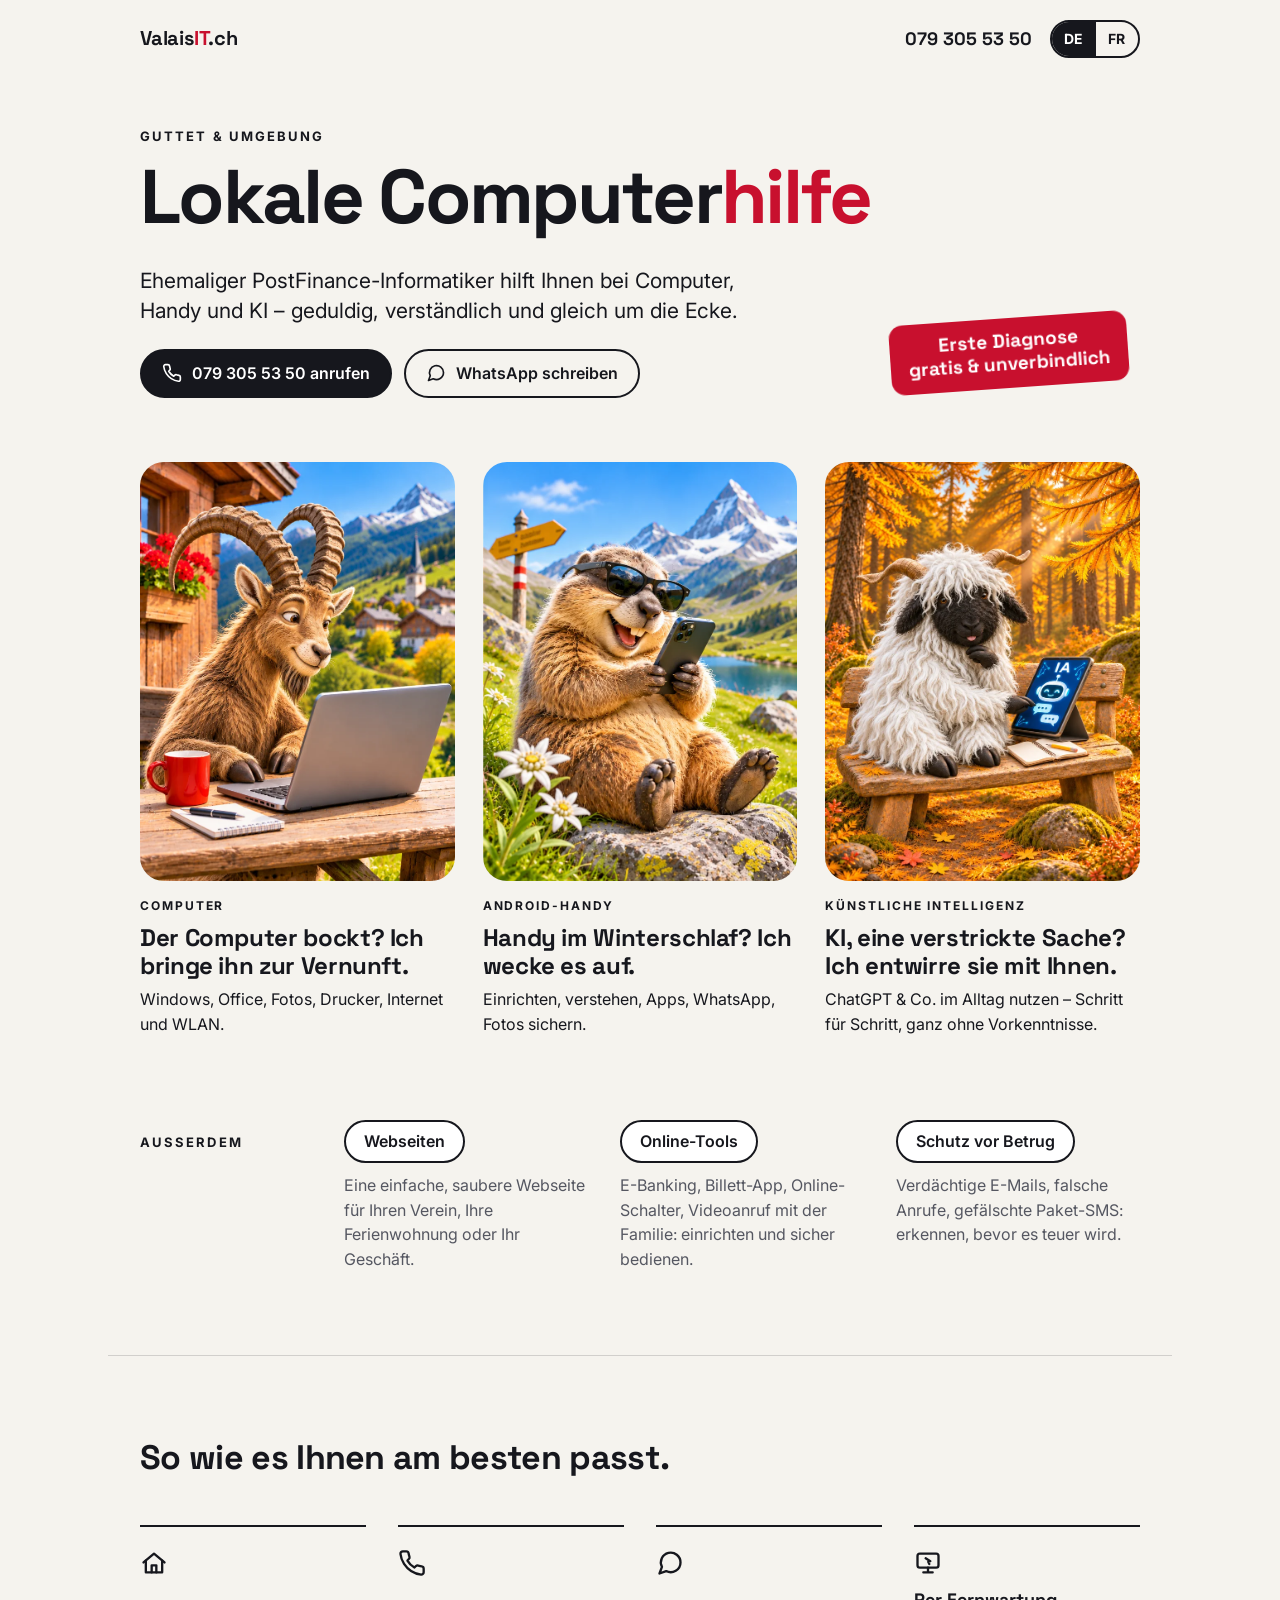
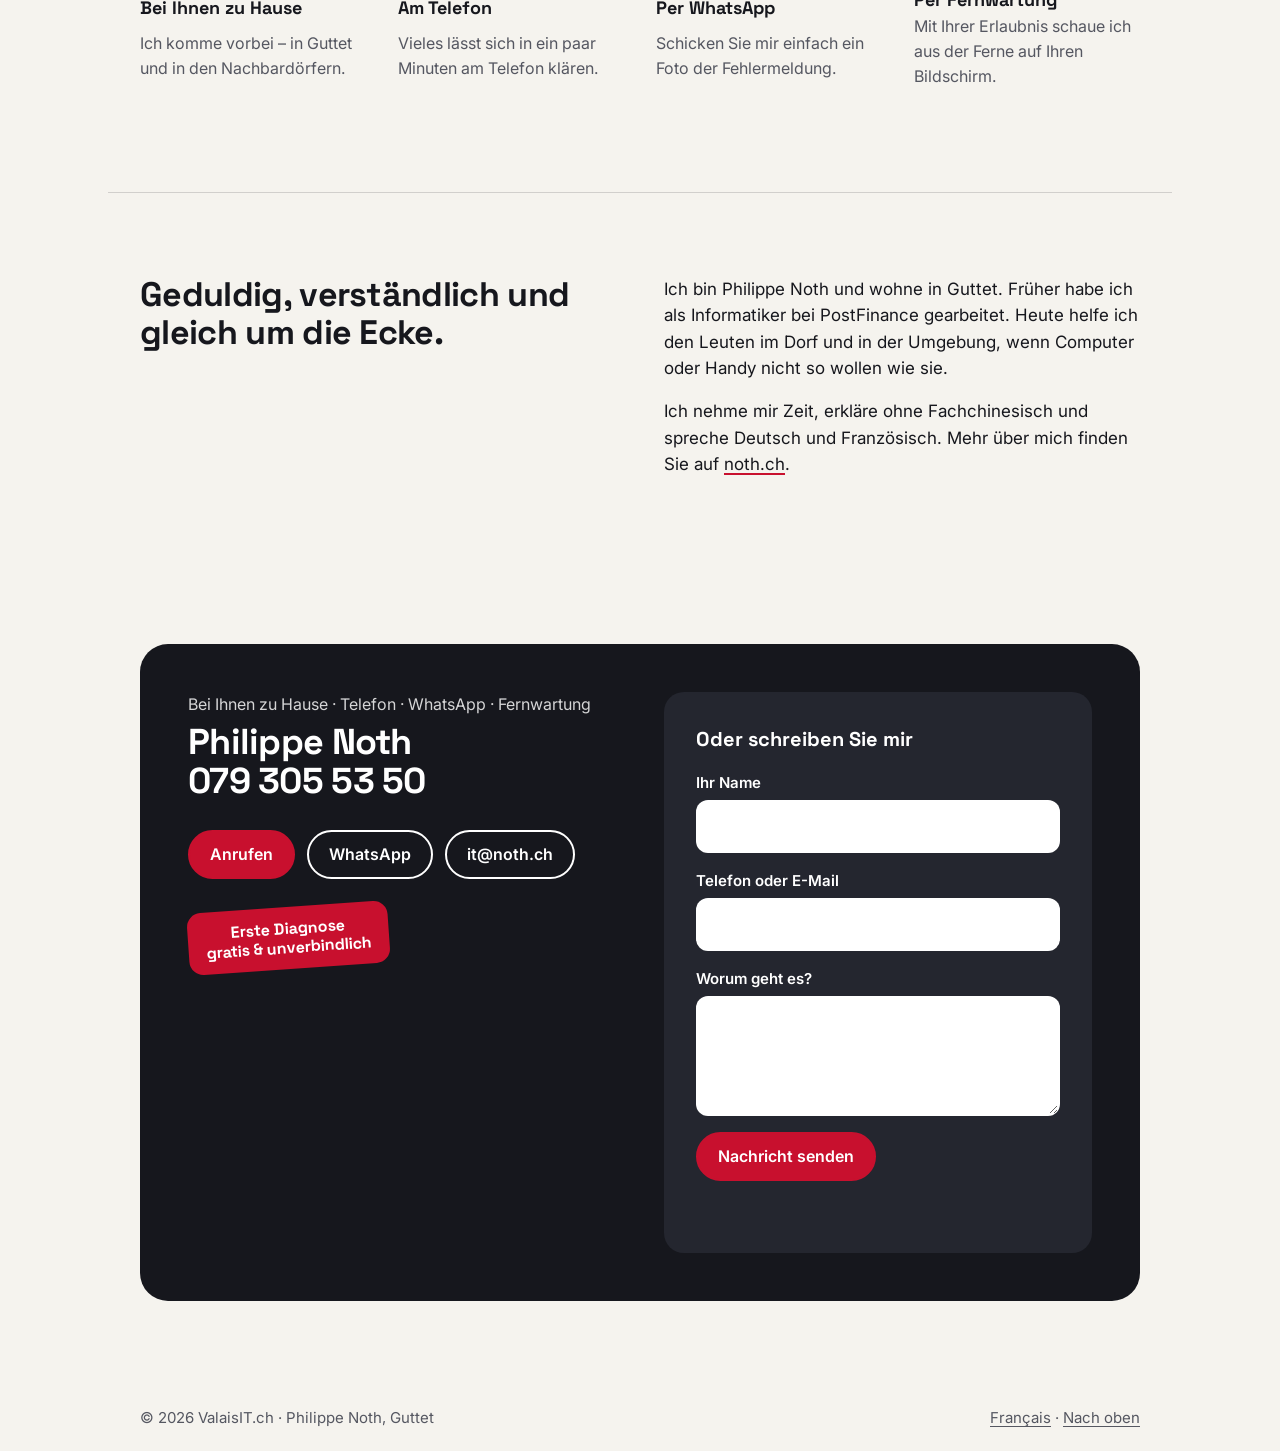
==== commit 1d607e6d: "Update sheep image Co-Authored-By: Claude Fable 5.2 <noreply@anthropic.com>" ====
--- a/de/index.html
+++ b/de/index.html
@@ -97,7 +97,7 @@
     </article>
     <article>
       <div class="trio-figure">
-        <img src="../images/schaf-tablet.webp" width="760" height="1024" alt="Ein Schwarznasenschaf sitzt auf einer Holzbank im herbstlichen Lärchenwald und tippt nachdenklich auf ein Tablet mit Sprechblasen und einer Glühbirne.">
+        <img src="../images/schaf-tablet.webp" width="760" height="1023" alt="Ein zotteliges Schwarznasenschaf sitzt auf einer Holzbank im herbstlichen Lärchenwald und tippt nachdenklich auf ein Tablet, auf dem ein freundlicher KI-Roboter mit Sprechblasen zu sehen ist.">
       </div>
       <div>
         <span class="label">Künstliche Intelligenz</span>
